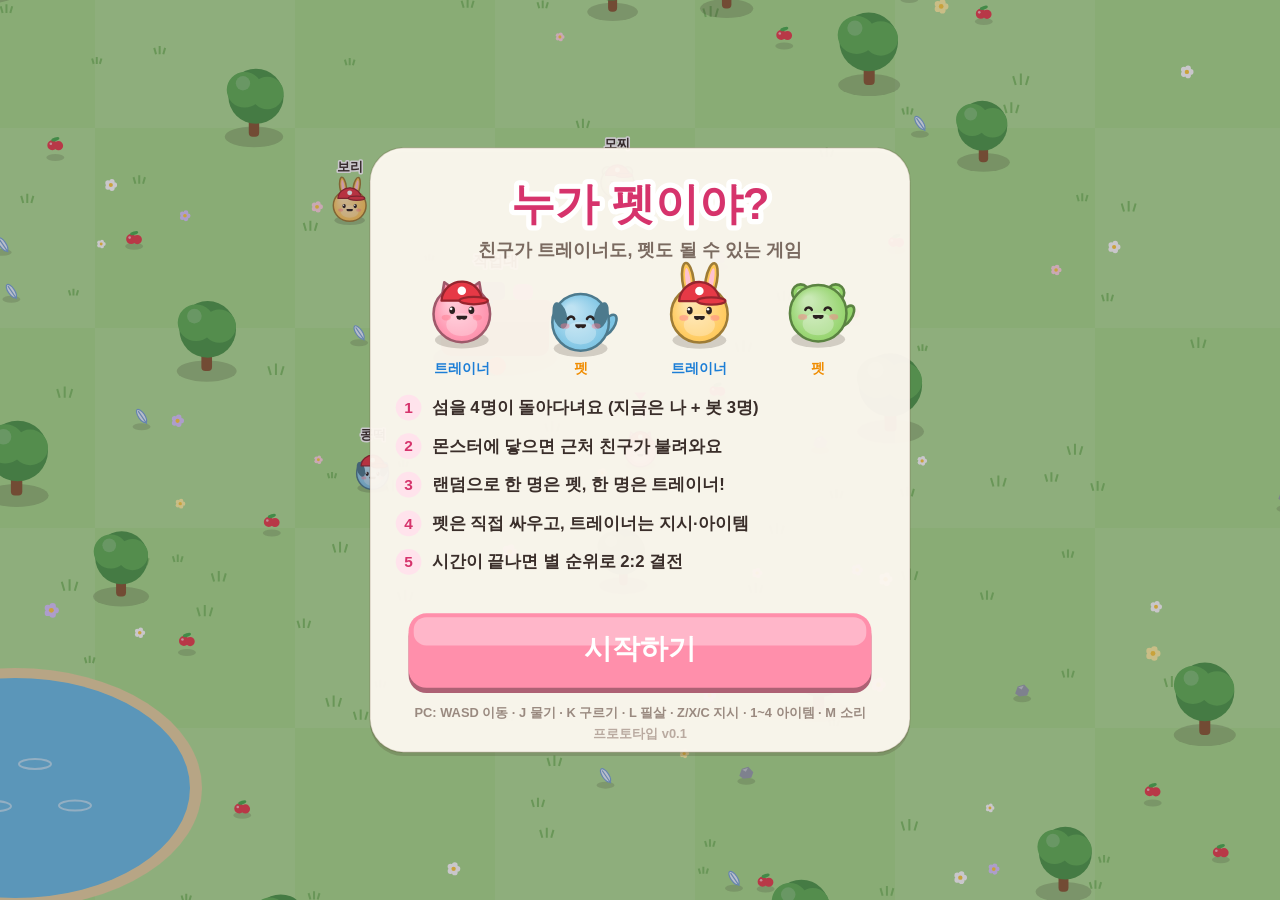
==== prototypes/pet-trainer/index.html @ 921afd82 "새 게임 프로토타입: 누가 펫이야? (HTML5, 나+봇3) - 섬 탐험(재료·작업대·몬스터) → 근처 친구 소환 → 룰렛으로 펫/트레이너 → 실시간 배틀 - 펫: 이동·물기·구르" ====
<!DOCTYPE html>
<html lang="ko">
<head>
<meta charset="utf-8">
<meta name="viewport" content="width=device-width,initial-scale=1,maximum-scale=1,user-scalable=no,viewport-fit=cover">
<meta name="theme-color" content="#7cc6e8">
<title>누가 펫이야? — 프로토타입 v0.1</title>
<style>
html,body{margin:0;height:100%;overflow:hidden;background:#7cc6e8;touch-action:none;-webkit-user-select:none;user-select:none;-webkit-tap-highlight-color:transparent;overscroll-behavior:none}
canvas{display:block;touch-action:none}
</style>
</head>
<body>
<canvas id="c"></canvas>
<script>
'use strict';
(() => {
// =====================================================================
//  누가 펫이야?  — 친구가 트레이너도, 펫도 될 수 있는 4인 세션 게임 (프로토타입)
//  나 + 봇 3명. 섬 탐험 → 몬스터와 만나면 근처 친구 소환 → 룰렛으로 펫/트레이너
//  → 실시간 배틀 → 시간 끝나면 2:2 결전 → 결과
//  URL 옵션: ?fast (탐험 40초) · ?auto (내 캐릭터도 봇) · ?speed=4 · ?seed=7
// =====================================================================
const cv = document.getElementById('c');
const ctx = cv.getContext('2d');
const Q = new URLSearchParams(location.search);
const AUTO = Q.has('auto');
const FAST = Q.has('fast');
const SPEED = Math.max(1, Math.min(8, +Q.get('speed') || 1));
let rng = Math.random;
if (Q.get('seed')) { let s = (+Q.get('seed') || 1) >>> 0; rng = () => { s = (s * 1664525 + 1013904223) >>> 0; return s / 4294967296; }; }
const R = (a = 0, b = 1) => a + (b - a) * rng();
const pick = a => a[Math.floor(rng() * a.length)];
const clamp = (v, a, b) => v < a ? a : v > b ? b : v;
const lerp = (a, b, t) => a + (b - a) * t;
const dist = (a, b) => Math.hypot(a.x - b.x, a.y - b.y);
const TAU = Math.PI * 2;
const norm = (x, y) => { const l = Math.hypot(x, y) || 1; return { x: x / l, y: y / l }; };
function shade(hex, amt) {
  const n = parseInt(hex.slice(1), 16); let r = (n >> 16) & 255, g = (n >> 8) & 255, b = n & 255;
  const f = amt < 0 ? 0 : 255, t = Math.abs(amt);
  r = Math.round(r + (f - r) * t); g = Math.round(g + (f - g) * t); b = Math.round(b + (f - b) * t);
  return `rgb(${r},${g},${b})`;
}
function hasBatchim(s) { const c = s.charCodeAt(s.length - 1); if (c < 0xAC00 || c > 0xD7A3) return false; return (c - 0xAC00) % 28 !== 0; }
const JS = (s, a, b) => s + (hasBatchim(s) ? a : b);

const FONT = '"Pretendard","Apple SD Gothic Neo","Noto Sans KR","Noto Sans CJK KR","Malgun Gothic",sans-serif';
const CFG = { explore: FAST ? 40 : 150, world: 2000, battleLimit: 45, finalLimit: 60, monsters: 9, mats: 52, bench: { x: 1000, y: 1000, r: 58 } };
const AW = 360, AH = 460;
const EARS = ['cat', 'dog', 'bun', 'bear'];
const PDEF = [
  { name: '나', color: '#ff8fab', human: true },
  { name: '콩떡', color: '#7cc4e4' },
  { name: '보리', color: '#ffc857' },
  { name: '모찌', color: '#93d36a' },
];
const MON = {
  slime: { name: '말랑슬라임', hp: 70, atk: 9, spd: 90, r: 24, pats: ['hop', 'slam'], range: 120, rec: 1.0, col: '#6fd39a' },
  shroom: { name: '포자버섯', hp: 78, atk: 8, spd: 75, r: 23, pats: ['spit', 'spit', 'slam'], range: 230, rec: 0.85, col: '#ef6f5e' },
  crab: { name: '집게게', hp: 95, atk: 11, spd: 105, r: 25, pats: ['charge', 'slam'], range: 210, rec: 1.1, col: '#f49a52' },
};
const RECIPES = [
  { id: 'heal', name: '회복 젤리', cost: { berry: 2 }, desc: '체력 +35%' },
  { id: 'snack', name: '매운 간식', cost: { berry: 1, feather: 1 }, desc: '8초 공격↑' },
  { id: 'shell', name: '단단 껍질', cost: { stone: 2 }, desc: '피해 30 막기' },
  { id: 'orb', name: '반짝 구슬', cost: { stone: 1, feather: 2 }, desc: '게이지 +50' },
];
const MAT_NAME = { berry: '열매', stone: '돌', feather: '깃털' };
const ITEM_NAME = { heal: '회복 젤리', snack: '매운 간식', shell: '단단 껍질', orb: '반짝 구슬' };
const ITEM_SAY = { heal: '젤리 먹어!', snack: '간식이다!', shell: '껍질 받아!', orb: '구슬 받아!' };
const CMD_TXT = { attack: '공격!', dodge: '피해!', special: '필살기!' };
const SILLY = { nap: ['쿨쿨…', '(하품)'], tail: ['꼬리다!', '빙글빙글~'], sniff: ['킁킁…', '(딴짓 중)'] };

// ---------------------------------------------------------------- 화면
let W = 0, H = 0, DPR = 1, U = 1;
function resize() {
  DPR = Math.min(2, window.devicePixelRatio || 1);
  W = window.innerWidth; H = window.innerHeight;
  cv.width = Math.round(W * DPR); cv.height = Math.round(H * DPR);
  cv.style.width = W + 'px'; cv.style.height = H + 'px';
  U = clamp(Math.min(W / 400, H / 700), 0.72, 1.7);
}
addEventListener('resize', resize); resize();

// ---------------------------------------------------------------- 소리
let AC = null, muted = false;
function initAudio() { if (AC) return; try { AC = new (window.AudioContext || window.webkitAudioContext)(); } catch (e) { AC = null; } }
function beep(f = 440, d = 0.08, type = 'square', v = 0.05, slide = 0) {
  if (muted || !AC) return;
  try {
    const t = AC.currentTime, o = AC.createOscillator(), g = AC.createGain();
    o.type = type; o.frequency.setValueAtTime(f, t);
    if (slide) o.frequency.exponentialRampToValueAtTime(Math.max(40, f + slide), t + d);
    g.gain.setValueAtTime(v, t); g.gain.exponentialRampToValueAtTime(0.0001, t + d);
    o.connect(g); g.connect(AC.destination); o.start(t); o.stop(t + d + 0.02);
  } catch (e) { /* 무시 */ }
}
const seq = (notes, gap, d, type, v) => notes.forEach((f, i) => setTimeout(() => beep(f, d, type, v), i * gap));
const SFX = {
  hit: () => beep(170, 0.09, 'square', 0.05, -70),
  bite: () => beep(560, 0.05, 'triangle', 0.05, 240),
  cmd: () => seq([880, 1175], 60, 0.07, 'sine', 0.06),
  good: () => seq([660, 990], 70, 0.09, 'triangle', 0.06),
  bad: () => beep(210, 0.16, 'sawtooth', 0.035, -60),
  pick: () => beep(1250, 0.04, 'sine', 0.035),
  lv: () => seq([523, 659, 784, 1046], 70, 0.09, 'triangle', 0.06),
  spin: () => beep(760, 0.025, 'square', 0.025),
  reveal: () => seq([392, 523, 784], 80, 0.12, 'triangle', 0.07),
  win: () => seq([523, 659, 784, 1046, 1318], 90, 0.12, 'triangle', 0.06),
  lose: () => seq([400, 330, 262], 120, 0.15, 'triangle', 0.05),
  craft: () => seq([700, 940, 1200], 50, 0.06, 'sine', 0.05),
  dash: () => beep(320, 0.07, 'sine', 0.04, 300),
  big: () => { beep(120, 0.3, 'sawtooth', 0.06, -60); beep(80, 0.35, 'square', 0.05, -30); },
};

// ---------------------------------------------------------------- 입력
const keys = {};
const pressed = new Set();
addEventListener('keydown', e => {
  if (!keys[e.code]) pressed.add(e.code);
  keys[e.code] = true;
  if (['Space', 'ArrowUp', 'ArrowDown', 'ArrowLeft', 'ArrowRight'].includes(e.code)) e.preventDefault();
  initAudio();
});
addEventListener('keyup', e => { keys[e.code] = false; });
let buttons = [];
const pressMap = {};
let joy = null;
function btnAt(x, y) {
  for (let i = buttons.length - 1; i >= 0; i--) { const b = buttons[i]; if (x >= b.x && x <= b.x + b.w && y >= b.y && y <= b.y + b.h) return b; }
  return null;
}
cv.addEventListener('pointerdown', e => {
  initAudio();
  const x = e.clientX, y = e.clientY;
  const b = btnAt(x, y);
  if (b) { if (!b.disabled) { pressMap[b.id] = 0.14; b.cb(); } e.preventDefault(); return; }
  if (!joy && joyAllowed(x, y)) joy = { id: e.pointerId, sx: x, sy: y, x, y };
  e.preventDefault();
});
cv.addEventListener('pointermove', e => { if (joy && e.pointerId === joy.id) { joy.x = e.clientX; joy.y = e.clientY; } });
const endJoy = e => { if (joy && e.pointerId === joy.id) joy = null; };
cv.addEventListener('pointerup', endJoy);
cv.addEventListener('pointercancel', endJoy);
cv.addEventListener('contextmenu', e => e.preventDefault());
function joyAllowed(x, y) {
  if (!G) return false;
  if (G.state === 'explore') return true;
  if (G.state === 'battle' && B && B.humanRole === 'pet' && !AUTO && B.ctrl) return x > B.ctrl.x && x < B.ctrl.x + B.ctrl.w * 0.56 && y > B.ctrl.y + 50 * U;
  return false;
}
function joyVec() {
  let x = 0, y = 0;
  if (keys.KeyA || keys.ArrowLeft) x -= 1; if (keys.KeyD || keys.ArrowRight) x += 1;
  if (keys.KeyW || keys.ArrowUp) y -= 1; if (keys.KeyS || keys.ArrowDown) y += 1;
  if (joy) {
    const R0 = 46 * U; let dx = joy.x - joy.sx, dy = joy.y - joy.sy; const l = Math.hypot(dx, dy);
    if (l > R0) { dx *= R0 / l; dy *= R0 / l; }
    x += dx / R0; y += dy / R0;
  }
  const l = Math.hypot(x, y); if (l > 1) { x /= l; y /= l; }
  return { x, y };
}

// ---------------------------------------------------------------- 그리기 도구
function rr(x, y, w, h, r) {
  r = Math.min(r, w / 2, h / 2);
  ctx.beginPath(); ctx.moveTo(x + r, y);
  ctx.arcTo(x + w, y, x + w, y + h, r); ctx.arcTo(x + w, y + h, x, y + h, r);
  ctx.arcTo(x, y + h, x, y, r); ctx.arcTo(x, y, x + w, y, r); ctx.closePath();
}
function txt(t, x, y, size, color = '#3a2e2a', align = 'center', weight = 800) {
  ctx.font = `${weight} ${size}px ${FONT}`; ctx.fillStyle = color; ctx.textAlign = align; ctx.textBaseline = 'middle'; ctx.fillText(t, x, y);
}
function txtO(t, x, y, size, color, outline = '#fff', align = 'center', lw) {
  ctx.font = `900 ${size}px ${FONT}`; ctx.textAlign = align; ctx.textBaseline = 'middle'; ctx.lineJoin = 'round';
  ctx.lineWidth = lw || Math.max(2, size * 0.24); ctx.strokeStyle = outline; ctx.strokeText(t, x, y);
  ctx.fillStyle = color; ctx.fillText(t, x, y);
}
function panel(x, y, w, h, r = 16 * U, fill = 'rgba(255,250,243,0.94)', stroke = 'rgba(90,60,40,0.18)') {
  ctx.save(); ctx.fillStyle = 'rgba(60,40,30,0.18)'; rr(x, y + 3 * U, w, h, r); ctx.fill();
  ctx.fillStyle = fill; rr(x, y, w, h, r); ctx.fill(); ctx.lineWidth = 1.5; ctx.strokeStyle = stroke; ctx.stroke(); ctx.restore();
}
function button(id, x, y, w, h, label, cb, o = {}) {
  buttons.push({ id, x, y, w, h, cb, disabled: !!o.disabled });
  const pt = pressMap[id] || 0, down = pt > 0 ? 3 * U : 0;
  const col = o.color || '#ffffff', r = o.round ? Math.min(w, h) / 2 : (o.r || 14 * U);
  ctx.save();
  if (o.glow && !o.disabled) { ctx.shadowColor = o.glowCol || '#ffd84d'; ctx.shadowBlur = 18 * U * (0.7 + 0.3 * Math.sin(performance.now() / 160)); }
  ctx.fillStyle = shade(col.startsWith('#') ? col : '#ffffff', -0.32); rr(x, y + 4 * U, w, h, r); ctx.fill();
  ctx.shadowBlur = 0;
  ctx.fillStyle = col; rr(x, y + down, w, h, r); ctx.fill();
  ctx.fillStyle = 'rgba(255,255,255,0.35)'; rr(x + 4 * U, y + down + 3 * U, w - 8 * U, h * 0.38, r * 0.7); ctx.fill();
  if (o.cd > 0) { ctx.fillStyle = 'rgba(40,30,30,0.35)'; ctx.save(); rr(x, y + down, w, h, r); ctx.clip(); ctx.fillRect(x, y + down + h * (1 - o.cd), w, h * o.cd); ctx.restore(); }
  if (o.disabled) { ctx.fillStyle = 'rgba(255,255,255,0.55)'; rr(x, y + down, w, h, r); ctx.fill(); }
  const tc = o.textCol || '#3a2e2a';
  const size = o.size || Math.min(20 * U, h * 0.36);
  if (o.icon) { o.icon(x + w / 2, y + down + h * (o.sub ? 0.32 : 0.38), Math.min(w, h) * 0.22); }
  const ly = o.icon ? y + down + h * (o.sub ? 0.62 : 0.74) : y + down + h * (o.sub ? 0.4 : 0.5);
  txt(label, x + w / 2, ly, o.icon ? size * 0.78 : size, tc, 'center', 900);
  if (o.sub) txt(o.sub, x + w / 2, y + down + h * (o.icon ? 0.84 : 0.72), size * 0.62, shade('#3a2e2a', 0.25), 'center', 700);
  if (o.badge != null) {
    const bx = x + w - 6 * U, by = y + down + 6 * U;
    ctx.fillStyle = o.badge > 0 ? '#ff5d73' : '#b9aaa0'; ctx.beginPath(); ctx.arc(bx, by, 11 * U, 0, TAU); ctx.fill();
    txt(String(o.badge), bx, by + 0.5, 13 * U, '#fff', 'center', 900);
  }
  ctx.restore();
}
function heart(x, y, s, fill) {
  ctx.save(); ctx.translate(x, y); ctx.scale(s / 16, s / 16);
  ctx.beginPath(); ctx.moveTo(0, 5); ctx.bezierCurveTo(-9, -2, -7, -10, 0, -5); ctx.bezierCurveTo(7, -10, 9, -2, 0, 5); ctx.closePath();
  ctx.fillStyle = fill ? '#ff6b8b' : 'rgba(120,90,80,0.22)'; ctx.fill(); ctx.restore();
}
function star(x, y, r, col = '#ffcf3f') {
  ctx.save(); ctx.translate(x, y); ctx.beginPath();
  for (let i = 0; i < 10; i++) { const a = -Math.PI / 2 + i * Math.PI / 5, rr2 = i % 2 ? r * 0.45 : r; ctx.lineTo(Math.cos(a) * rr2, Math.sin(a) * rr2); }
  ctx.closePath(); ctx.fillStyle = col; ctx.fill(); ctx.lineWidth = r * 0.18; ctx.strokeStyle = shade('#ffcf3f', -0.3); ctx.stroke(); ctx.restore();
}
function bar(x, y, w, h, v, col, bg = 'rgba(70,50,40,0.18)') {
  ctx.fillStyle = bg; rr(x, y, w, h, h / 2); ctx.fill();
  if (v > 0) { ctx.fillStyle = col; rr(x, y, Math.max(h, w * clamp(v, 0, 1)), h, h / 2); ctx.fill(); }
}
function matIcon(type, x, y, s) {
  ctx.save(); ctx.translate(x, y);
  if (type === 'berry') {
    ctx.fillStyle = '#e8414f'; ctx.beginPath(); ctx.arc(-s * 0.3, s * 0.15, s * 0.5, 0, TAU); ctx.arc(s * 0.32, s * 0.2, s * 0.46, 0, TAU); ctx.fill();
    ctx.fillStyle = 'rgba(255,255,255,0.6)'; ctx.beginPath(); ctx.arc(-s * 0.45, 0, s * 0.13, 0, TAU); ctx.fill();
    ctx.fillStyle = '#4caf50'; ctx.beginPath(); ctx.ellipse(0, -s * 0.45, s * 0.42, s * 0.18, -0.3, 0, TAU); ctx.fill();
  } else if (type === 'stone') {
    ctx.fillStyle = '#9aa3ad'; ctx.beginPath(); ctx.moveTo(-s * 0.7, s * 0.3); ctx.lineTo(-s * 0.45, -s * 0.4); ctx.lineTo(s * 0.2, -s * 0.6); ctx.lineTo(s * 0.7, -s * 0.05); ctx.lineTo(s * 0.5, s * 0.5); ctx.lineTo(-s * 0.3, s * 0.6); ctx.closePath(); ctx.fill();
    ctx.fillStyle = 'rgba(255,255,255,0.45)'; ctx.beginPath(); ctx.moveTo(-s * 0.4, -s * 0.3); ctx.lineTo(s * 0.15, -s * 0.48); ctx.lineTo(-s * 0.05, -s * 0.1); ctx.closePath(); ctx.fill();
  } else if (type === 'feather') {
    ctx.rotate(-0.6); ctx.fillStyle = '#e9f4ff'; ctx.strokeStyle = '#7aa7d8'; ctx.lineWidth = Math.max(1, s * 0.12);
    ctx.beginPath(); ctx.ellipse(0, 0, s * 0.32, s * 0.78, 0, 0, TAU); ctx.fill(); ctx.stroke();
    ctx.beginPath(); ctx.moveTo(0, s * 0.95); ctx.lineTo(0, -s * 0.6); ctx.stroke();
  }
  ctx.restore();
}
function itemIcon(type, x, y, s) {
  ctx.save(); ctx.translate(x, y);
  if (type === 'heal') {
    ctx.fillStyle = '#ff9ec4'; rr(-s * 0.7, -s * 0.55, s * 1.4, s * 1.2, s * 0.45); ctx.fill();
    ctx.fillStyle = 'rgba(255,255,255,0.6)'; rr(-s * 0.5, -s * 0.42, s * 0.5, s * 0.25, s * 0.12); ctx.fill();
    ctx.fillStyle = '#fff'; ctx.fillRect(-s * 0.12, -s * 0.3, s * 0.24, s * 0.7); ctx.fillRect(-s * 0.35, -s * 0.07, s * 0.7, s * 0.24);
  } else if (type === 'snack') {
    ctx.rotate(0.5); ctx.fillStyle = '#ff5a36'; ctx.beginPath(); ctx.ellipse(0, s * 0.1, s * 0.32, s * 0.75, 0, 0, TAU); ctx.fill();
    ctx.fillStyle = '#3fae4a'; ctx.fillRect(-s * 0.1, -s * 0.85, s * 0.2, s * 0.35);
  } else if (type === 'shell') {
    ctx.fillStyle = '#c98a4b'; ctx.beginPath(); ctx.arc(0, s * 0.3, s * 0.8, Math.PI, 0); ctx.closePath(); ctx.fill();
    ctx.strokeStyle = '#8a5a2b'; ctx.lineWidth = Math.max(1, s * 0.12);
    for (let i = -2; i <= 2; i++) { ctx.beginPath(); ctx.moveTo(0, s * 0.3); ctx.lineTo(Math.sin(i * 0.55) * s * 0.75, s * 0.3 - Math.cos(i * 0.55) * s * 0.75); ctx.stroke(); }
  } else if (type === 'orb') {
    const g = ctx.createRadialGradient(-s * 0.2, -s * 0.2, s * 0.1, 0, 0, s * 0.75); g.addColorStop(0, '#fffbd0'); g.addColorStop(1, '#ffc93c');
    ctx.fillStyle = g; ctx.beginPath(); ctx.arc(0, 0, s * 0.7, 0, TAU); ctx.fill();
    star(s * 0.45, -s * 0.45, s * 0.3, '#fff');
  }
  ctx.restore();
}
function swords(x, y, s) {
  ctx.save(); ctx.translate(x, y); ctx.lineCap = 'round';
  for (const sg of [1, -1]) { ctx.save(); ctx.rotate(sg * 0.75); ctx.strokeStyle = '#5b4a44'; ctx.lineWidth = s * 0.34; ctx.beginPath(); ctx.moveTo(0, -s); ctx.lineTo(0, s * 0.8); ctx.stroke(); ctx.strokeStyle = '#e8eef4'; ctx.lineWidth = s * 0.18; ctx.beginPath(); ctx.moveTo(0, -s); ctx.lineTo(0, s * 0.4); ctx.stroke(); ctx.strokeStyle = '#c9893a'; ctx.lineWidth = s * 0.22; ctx.beginPath(); ctx.moveTo(-s * 0.35, s * 0.45); ctx.lineTo(s * 0.35, s * 0.45); ctx.stroke(); ctx.restore(); }
  ctx.restore();
}

// ---------------------------------------------------------------- 캐릭터 그리기
// o: ears('cat'|'dog'|'bun'|'bear'), hat, face{x,y}, mood('hurt'|'tired'|'happy'|'sleep'), tail, air, squash, alpha, t, flash
function drawCritter(x, y, r, col, o = {}) {
  ctx.save(); ctx.translate(x, y);
  if (o.alpha != null) ctx.globalAlpha *= o.alpha;
  ctx.fillStyle = 'rgba(40,30,20,0.18)'; ctx.beginPath(); ctx.ellipse(0, r * 0.92, r * (0.95 - Math.min(0.4, (o.air || 0) / 120)), r * 0.3, 0, 0, TAU); ctx.fill();
  ctx.translate(0, -(o.air || 0));
  const sq = o.squash || 0; ctx.scale(1 + sq, 1 - sq);
  const fx = (o.face && o.face.x) || 0, fy = (o.face && o.face.y) || 0;
  const dark = shade(col, -0.38), light = shade(col, 0.5);
  const t = o.t || 0;
  ctx.lineWidth = Math.max(1.4, r * 0.09); ctx.strokeStyle = dark; ctx.lineJoin = 'round';
  if (o.tail) {
    const side = fx > 0.15 ? -1 : fx < -0.15 ? 1 : 1;
    ctx.save(); ctx.translate(side * r * 0.82, r * 0.35); ctx.rotate(side * (0.6 + Math.sin(t * 9) * 0.35));
    ctx.fillStyle = col; ctx.beginPath(); ctx.ellipse(0, -r * 0.3, r * 0.2, r * 0.42, 0, 0, TAU); ctx.fill(); ctx.stroke();
    ctx.restore();
  }
  const ears = o.ears;
  if (ears === 'cat') {
    for (const s of [-1, 1]) { ctx.fillStyle = col; ctx.beginPath(); ctx.moveTo(s * r * 0.75, -r * 0.35); ctx.lineTo(s * r * 0.62, -r * 1.12); ctx.lineTo(s * r * 0.15, -r * 0.78); ctx.closePath(); ctx.fill(); ctx.stroke();
      ctx.fillStyle = '#ffb3c4'; ctx.beginPath(); ctx.moveTo(s * r * 0.62, -r * 0.55); ctx.lineTo(s * r * 0.58, -r * 0.92); ctx.lineTo(s * r * 0.3, -r * 0.74); ctx.closePath(); ctx.fill(); }
  } else if (ears === 'bun') {
    for (const s of [-1, 1]) { ctx.save(); ctx.translate(s * r * 0.36, -r * 0.85); ctx.rotate(s * (0.18 + Math.sin(t * 3 + s) * 0.06)); ctx.fillStyle = col; ctx.beginPath(); ctx.ellipse(0, -r * 0.35, r * 0.2, r * 0.62, 0, 0, TAU); ctx.fill(); ctx.stroke(); ctx.fillStyle = '#ffc2d1'; ctx.beginPath(); ctx.ellipse(0, -r * 0.35, r * 0.09, r * 0.44, 0, 0, TAU); ctx.fill(); ctx.restore(); }
  } else if (ears === 'bear') {
    for (const s of [-1, 1]) { ctx.fillStyle = col; ctx.beginPath(); ctx.arc(s * r * 0.62, -r * 0.72, r * 0.3, 0, TAU); ctx.fill(); ctx.stroke(); ctx.fillStyle = light; ctx.beginPath(); ctx.arc(s * r * 0.62, -r * 0.72, r * 0.14, 0, TAU); ctx.fill(); }
  }
  // 몸
  const g = ctx.createRadialGradient(-r * 0.35, -r * 0.45, r * 0.15, 0, 0, r * 1.05);
  g.addColorStop(0, light); g.addColorStop(1, col);
  ctx.fillStyle = g; ctx.beginPath(); ctx.arc(0, 0, r, 0, TAU); ctx.fill(); ctx.stroke();
  ctx.fillStyle = 'rgba(255,255,255,0.28)'; ctx.beginPath(); ctx.ellipse(0, r * 0.38, r * 0.55, r * 0.4, 0, 0, TAU); ctx.fill();
  if (ears === 'dog') {
    for (const s of [-1, 1]) { ctx.save(); ctx.translate(s * r * 0.78, -r * 0.42); ctx.rotate(s * (0.35 + Math.sin(t * 6) * 0.08)); ctx.fillStyle = dark; ctx.beginPath(); ctx.ellipse(0, r * 0.18, r * 0.24, r * 0.48, 0, 0, TAU); ctx.fill(); ctx.restore(); }
  }
  // 얼굴
  const ox = fx * r * 0.28, oy = fy * r * 0.16 - r * 0.05;
  const ex = r * 0.34, ey = -r * 0.08 + oy, es = r * 0.12;
  ctx.fillStyle = '#2b2120'; ctx.strokeStyle = '#2b2120'; ctx.lineWidth = Math.max(1.4, r * 0.09); ctx.lineCap = 'round';
  const mood = o.mood;
  for (const s of [-1, 1]) {
    const cx = s * ex + ox;
    if (mood === 'hurt') { ctx.beginPath(); ctx.moveTo(cx - es, ey - es); ctx.lineTo(cx + es * 0.6 * s * s, ey); ctx.lineTo(cx - es, ey + es); ctx.stroke(); }
    else if (mood === 'tired' || mood === 'sleep') { ctx.beginPath(); ctx.moveTo(cx - es, ey); ctx.lineTo(cx + es, ey); ctx.stroke(); }
    else if (mood === 'happy') { ctx.beginPath(); ctx.arc(cx, ey + es * 0.4, es, Math.PI * 1.1, Math.PI * 1.9); ctx.stroke(); }
    else { ctx.beginPath(); ctx.ellipse(cx, ey, es * 0.85, es * 1.12, 0, 0, TAU); ctx.fill(); ctx.fillStyle = '#fff'; ctx.beginPath(); ctx.arc(cx - es * 0.3, ey - es * 0.4, es * 0.38, 0, TAU); ctx.fill(); ctx.fillStyle = '#2b2120'; }
  }
  ctx.fillStyle = 'rgba(255,120,140,0.45)';
  for (const s of [-1, 1]) { ctx.beginPath(); ctx.ellipse(s * r * 0.55 + ox, r * 0.18 + oy, r * 0.16, r * 0.1, 0, 0, TAU); ctx.fill(); }
  ctx.strokeStyle = '#2b2120'; ctx.lineWidth = Math.max(1.2, r * 0.07);
  if (mood === 'hurt') { ctx.beginPath(); ctx.arc(ox, r * 0.25 + oy, r * 0.1, Math.PI, 0); ctx.stroke(); }
  else { ctx.beginPath(); ctx.arc(ox - r * 0.08, r * 0.14 + oy, r * 0.08, 0.1, Math.PI - 0.1); ctx.arc(ox + r * 0.08, r * 0.14 + oy, r * 0.08, 0.1, Math.PI - 0.1); ctx.stroke(); }
  // 트레이너 모자
  if (o.hat) {
    const hc = o.hatCol || '#e63946';
    ctx.fillStyle = hc; ctx.strokeStyle = shade(hc, -0.35); ctx.lineWidth = Math.max(1.2, r * 0.08);
    ctx.beginPath(); ctx.arc(0, -r * 0.42, r * 0.72, Math.PI * 1.02, Math.PI * 1.98); ctx.closePath(); ctx.fill(); ctx.stroke();
    const bd = fx >= 0 ? 1 : -1;
    ctx.beginPath(); ctx.ellipse(bd * r * 0.42, -r * 0.47, r * 0.5, r * 0.13, 0, 0, TAU); ctx.fill(); ctx.stroke();
    ctx.fillStyle = '#fff'; ctx.beginPath(); ctx.arc(0, -r * 0.82, r * 0.15, 0, TAU); ctx.fill();
  }
  if (o.flash > 0) { ctx.globalAlpha *= Math.min(1, o.flash * 3); ctx.fillStyle = '#fff'; ctx.beginPath(); ctx.arc(0, 0, r * 1.02, 0, TAU); ctx.fill(); }
  ctx.restore();
}
function drawMonster(kind, x, y, r, o = {}) {
  ctx.save(); ctx.translate(x, y);
  if (o.alpha != null) ctx.globalAlpha *= o.alpha;
  const t = o.t || 0, air = o.air || 0;
  ctx.fillStyle = 'rgba(40,30,20,0.2)'; ctx.beginPath(); ctx.ellipse(0, r * 0.85, r * (1 - Math.min(0.45, air / 110)), r * 0.3, 0, 0, TAU); ctx.fill();
  ctx.translate(0, -air);
  const fx = (o.face && o.face.x) || 0;
  const col = MON[kind].col, dark = shade(col, -0.4), light = shade(col, 0.45);
  ctx.lineWidth = Math.max(1.5, r * 0.09); ctx.strokeStyle = dark; ctx.lineJoin = 'round';
  const wob = Math.sin(t * 6) * 0.06;
  if (kind === 'slime') {
    ctx.save(); ctx.scale(1 + wob, 1 - wob);
    ctx.globalAlpha *= 0.92;
    ctx.fillStyle = col; ctx.beginPath(); ctx.moveTo(-r, r * 0.6);
    ctx.bezierCurveTo(-r * 1.1, -r * 0.4, -r * 0.5, -r * 1.05, 0, -r * 1.05); ctx.bezierCurveTo(r * 0.5, -r * 1.05, r * 1.1, -r * 0.4, r, r * 0.6);
    ctx.quadraticCurveTo(0, r * 0.85, -r, r * 0.6); ctx.closePath(); ctx.fill(); ctx.stroke();
    ctx.fillStyle = 'rgba(255,255,255,0.55)'; ctx.beginPath(); ctx.ellipse(-r * 0.4, -r * 0.55, r * 0.22, r * 0.13, -0.5, 0, TAU); ctx.fill();
    ctx.restore();
  } else if (kind === 'shroom') {
    ctx.fillStyle = '#fff1d6'; ctx.strokeStyle = '#b89a73'; rr(-r * 0.5, -r * 0.2, r, r * 1.0, r * 0.35); ctx.fill(); ctx.stroke();
    ctx.save(); ctx.rotate(wob); ctx.fillStyle = col; ctx.strokeStyle = dark;
    ctx.beginPath(); ctx.moveTo(-r * 1.1, -r * 0.1); ctx.bezierCurveTo(-r * 1.1, -r * 1.25, r * 1.1, -r * 1.25, r * 1.1, -r * 0.1); ctx.quadraticCurveTo(0, r * 0.12, -r * 1.1, -r * 0.1); ctx.closePath(); ctx.fill(); ctx.stroke();
    ctx.fillStyle = '#fff'; for (const [a, b, c] of [[-0.5, -0.6, 0.18], [0.35, -0.75, 0.15], [0.7, -0.3, 0.12], [-0.15, -0.3, 0.1]]) { ctx.beginPath(); ctx.arc(a * r, b * r, c * r, 0, TAU); ctx.fill(); }
    ctx.restore();
  } else if (kind === 'crab') {
    ctx.fillStyle = col;
    for (const s of [-1, 1]) {
      ctx.save(); ctx.translate(s * r * 1.0, -r * 0.15 + Math.sin(t * 5 + s) * r * 0.08); ctx.rotate(s * 0.3);
      ctx.beginPath(); ctx.arc(0, 0, r * 0.42, 0, TAU); ctx.fill(); ctx.stroke();
      ctx.fillStyle = light; ctx.beginPath(); ctx.moveTo(0, -r * 0.1); ctx.lineTo(s * r * 0.45, -r * 0.45); ctx.lineTo(s * r * 0.15, -r * 0.05); ctx.closePath(); ctx.fill(); ctx.fillStyle = col;
      ctx.restore();
      ctx.beginPath(); ctx.moveTo(s * r * 0.25, -r * 0.5); ctx.lineTo(s * r * 0.3, -r * 0.95); ctx.stroke();
    }
    ctx.beginPath(); ctx.ellipse(0, 0, r * 0.9, r * 0.68, 0, 0, TAU); ctx.fill(); ctx.stroke();
  }
  // 눈
  const ey = kind === 'crab' ? -r * 0.95 : kind === 'shroom' ? r * 0.25 : -r * 0.2;
  const ex = kind === 'crab' ? r * 0.3 : r * 0.28;
  for (const s of [-1, 1]) {
    ctx.fillStyle = '#fff'; ctx.beginPath(); ctx.arc(s * ex + fx * r * 0.08, ey, r * 0.16, 0, TAU); ctx.fill();
    ctx.fillStyle = '#2b2120'; ctx.beginPath(); ctx.arc(s * ex + fx * r * 0.14, ey + r * 0.02, r * 0.085, 0, TAU); ctx.fill();
  }
  if (o.angry) { ctx.strokeStyle = '#2b2120'; ctx.lineWidth = r * 0.08; for (const s of [-1, 1]) { ctx.beginPath(); ctx.moveTo(s * ex - s * r * 0.18, ey - r * 0.28); ctx.lineTo(s * ex + s * r * 0.12, ey - r * 0.17); ctx.stroke(); } }
  if (o.tired) { ctx.fillStyle = '#7fc8ff'; for (const s of [-1, 1]) { ctx.beginPath(); ctx.ellipse(s * r * 0.95, -r * 0.7 + Math.sin(t * 8 + s) * 3, r * 0.1, r * 0.16, 0, 0, TAU); ctx.fill(); } }
  if (o.flash > 0) { ctx.globalAlpha *= Math.min(1, o.flash * 3); ctx.fillStyle = '#fff'; ctx.beginPath(); ctx.arc(0, -r * 0.1, r * 1.05, 0, TAU); ctx.fill(); }
  ctx.restore();
}

// ---------------------------------------------------------------- 게임 상태
let G = null, B = null;
let teleId = 1;
function newPlayer(d, i) {
  const a = i * TAU / 4 + 0.7;
  return {
    id: i, name: d.name, color: d.color, human: !!d.human, ai: !d.human || AUTO, ears: EARS[i],
    x: 1000 + Math.cos(a) * 190, y: 1000 + Math.sin(a) * 190, r: 16, vx: 0, vy: 0, face: { x: 0, y: 1 },
    stars: 0, petLv: 1, petXp: 0, inv: { berry: 0, stone: 0, feather: 0 }, items: { heal: 1, snack: 0, shell: 0, orb: 0 },
    petN: 0, trnN: 0, roles: [], busy: false, safeT: 0, goal: null, thinkT: R(0, 1), walk: 0, wins: 0,
  };
}
function blocked(x, y, r) {
  for (const t of G.trees) if (Math.hypot(x - t.x, y - t.y) < t.r + r) return true;
  const p = G.pond; const nx = (x - p.x) / (p.rx + r), ny = (y - p.y) / (p.ry + r); if (nx * nx + ny * ny < 1) return true;
  if (Math.hypot(x - CFG.bench.x, y - CFG.bench.y) < CFG.bench.r + r + 20) return true;
  return false;
}
function freeSpot(minFromPlayers = 0, r = 24) {
  for (let k = 0; k < 80; k++) {
    const x = R(80, CFG.world - 80), y = R(80, CFG.world - 80);
    if (blocked(x, y, r)) continue;
    if (minFromPlayers && G.players.some(p => Math.hypot(p.x - x, p.y - y) < minFromPlayers)) continue;
    return { x, y };
  }
  return { x: R(150, CFG.world - 150), y: R(150, CFG.world - 150) };
}
function newGame() {
  G = {
    state: 'explore', time: CFG.explore, elapsed: 0, players: [], monsters: [], mats: [], trees: [], decor: [],
    pond: { x: 520, y: 1460, rx: 175, ry: 110 }, off: [], toasts: [], feed: [], texts: [], cam: { x: 1000, y: 1000 },
    bonds: {}, monRes: [], matRes: [], pending: null, roul: null, finalT: 0, finalEvs: null, result: null, t: 0, resT: 0,
  };
  for (let i = 0; i < 48; i++) {
    for (let k = 0; k < 40; k++) {
      const x = R(90, CFG.world - 90), y = R(90, CFG.world - 90), r = R(26, 40);
      if (Math.hypot(x - 1000, y - 1000) < 260) continue;
      if (blocked(x, y, r + 30)) continue;
      G.trees.push({ x, y, r, s: R(0, TAU) }); break;
    }
  }
  for (let i = 0; i < 340; i++) { const s = { x: R(30, CFG.world - 30), y: R(30, CFG.world - 30) }; G.decor.push({ x: s.x, y: s.y, type: rng() < 0.7 ? 'tuft' : 'flower', c: pick(['#fff', '#ffd6e0', '#fff3a3', '#d9c8ff']), s: R(0.7, 1.3) }); }
  G.players = PDEF.map(newPlayer);
  for (let i = 0; i < CFG.monsters; i++) spawnMonster();
  for (let i = 0; i < CFG.mats; i++) spawnMat();
  G.cam.x = G.players[0].x; G.cam.y = G.players[0].y;
  B = null;
}
function spawnMonster() {
  const s = freeSpot(320, 30);
  const prog = G.elapsed / CFG.explore;
  const lv = clamp(1 + Math.floor(prog * 2.4 + R(0, 0.8)), 1, 3);
  const kind = pick(Object.keys(MON));
  G.monsters.push({ kind, lv, x: s.x, y: s.y, r: MON[kind].r * 0.8, vx: 0, vy: 0, dir: R(0, TAU), t: R(1, 3), busy: false, ph: R(0, TAU) });
}
function spawnMat() { const s = freeSpot(0, 14); G.mats.push({ type: pick(['berry', 'berry', 'stone', 'feather']), x: s.x, y: s.y, b: R(0, TAU) }); }
const human = () => G.players[0];
const invTotal = p => p.inv.berry + p.inv.stone + p.inv.feather;
const itemsTotal = p => p.items.heal + p.items.snack + p.items.shell + p.items.orb;
const xpNeed = lv => 40 + 25 * lv;
const bondKey = (a, b) => a.id < b.id ? a.id + '-' + b.id : b.id + '-' + a.id;
const getBond = (a, b) => G.bonds[bondKey(a, b)] ?? 0.3;
function toast(t, col = '#3a2e2a') { G.toasts.push({ t, col, life: 2.4, age: 0 }); if (G.toasts.length > 3) G.toasts.shift(); }
function feed(t) { G.feed.unshift({ t, age: 0 }); if (G.feed.length > 4) G.feed.length = 4; }
function wText(x, y, t, col = '#fff', size = 15) { G.texts.push({ x, y, t, col, size, age: 0, life: 1.1 }); }

function canAfford(p, r) { return Object.entries(r.cost).every(([k, v]) => p.inv[k] >= v); }
function craft(p, r) {
  if (!canAfford(p, r) || itemsTotal(p) >= 8) return false;
  for (const [k, v] of Object.entries(r.cost)) p.inv[k] -= v;
  p.items[r.id]++;
  if (!p.ai || p.human) { SFX.craft(); wText(p.x, p.y - 40, r.name + ' 완성!', '#ffe066', 15); }
  return true;
}
function autoCraft(p) {
  let guard = 0;
  while (guard++ < 6 && itemsTotal(p) < 8) {
    const ok = RECIPES.filter(r => canAfford(p, r)); if (!ok.length) break;
    const r = (p.items.heal < 2 && ok.find(x => x.id === 'heal')) || pick(ok);
    craft(p, r);
  }
}
function addXp(p, amt) {
  p.petXp += amt;
  while (p.petXp >= xpNeed(p.petLv)) {
    p.petXp -= xpNeed(p.petLv); p.petLv++;
    if (p.human) { toast(`펫 레벨 업! Lv${p.petLv}`, '#e8590c'); SFX.lv(); } else feed(`${p.name} 펫 Lv${p.petLv}!`);
  }
}

// ---------------------------------------------------------------- 탐험
function moveEntity(e, dt) {
  e.x += e.vx * dt; e.y += e.vy * dt;
  for (const t of G.trees) {
    const dx = e.x - t.x, dy = e.y - t.y, d = Math.hypot(dx, dy), m = t.r * 0.7 + e.r;
    if (d < m && d > 0.01) { e.x = t.x + dx / d * m; e.y = t.y + dy / d * m; }
  }
  const p = G.pond; const nx = (e.x - p.x) / (p.rx + e.r), ny = (e.y - p.y) / (p.ry + e.r); const k = Math.hypot(nx, ny);
  if (k < 1 && k > 0.001) { e.x = p.x + nx / k * (p.rx + e.r); e.y = p.y + ny / k * (p.ry + e.r); }
  const b = CFG.bench, bd = Math.hypot(e.x - b.x, e.y - b.y), bm = b.r * 0.7 + e.r;
  if (bd < bm && bd > 0.01) { e.x = b.x + (e.x - b.x) / bd * bm; e.y = b.y + (e.y - b.y) / bd * bm; }
  e.x = clamp(e.x, 40, CFG.world - 40); e.y = clamp(e.y, 40, CFG.world - 40);
}
function goalValid(p) {
  const g = p.goal; if (!g) return false;
  if (g.kind === 'mat') return G.mats.includes(g.ref);
  if (g.kind === 'mon') return G.monsters.includes(g.ref) && !g.ref.busy && p.safeT <= 0;
  return true;
}
function chooseGoal(p) {
  const canCraft = RECIPES.some(r => canAfford(p, r)) && itemsTotal(p) < 8;
  if (canCraft && (invTotal(p) >= 5 || rng() < 0.25)) { p.goal = { kind: 'bench', ref: CFG.bench }; return; }
  const mons = G.monsters.filter(m => !m.busy).map(m => [m, dist(m, p)]).filter(a => a[1] < 650).sort((a, b) => a[1] - b[1]);
  const brave = 0.22 + 0.07 * p.petLv + 0.04 * itemsTotal(p) + (G.elapsed / CFG.explore) * 0.2;
  if (mons.length && p.safeT <= 0 && rng() < brave) { p.goal = { kind: 'mon', ref: mons[0][0] }; return; }
  if (invTotal(p) < 12 && G.mats.length) {
    const near = G.mats.map(m => [m, dist(m, p)]).sort((a, b) => a[1] - b[1]).slice(0, 3);
    p.goal = { kind: 'mat', ref: pick(near)[0] }; return;
  }
  p.goal = { kind: 'wander', ref: freeSpot() };
}
function botExplore(p, dt) {
  p.thinkT -= dt;
  if (p.thinkT <= 0 || !goalValid(p)) { p.thinkT = R(0.9, 1.8); chooseGoal(p); }
  const g = p.goal; if (!g) return { x: 0, y: 0 };
  const tg = g.ref, dx = tg.x - p.x, dy = tg.y - p.y, d = Math.hypot(dx, dy);
  if (g.kind === 'bench' && d < CFG.bench.r + 34) { autoCraft(p); p.goal = null; return { x: 0, y: 0 }; }
  if (d < 6) { if (g.kind === 'wander') p.goal = null; return { x: 0, y: 0 }; }
  let vx = dx / d, vy = dy / d;
  for (const t of G.trees) {
    const tx = p.x - t.x, ty = p.y - t.y, td = Math.hypot(tx, ty);
    if (td < t.r + 46 && td > 0.01) { const w = 1 - (td - t.r) / 46; vx += tx / td * w * 1.1 - ty / td * w * 0.6; vy += ty / td * w * 1.1 + tx / td * w * 0.6; }
  }
  const n = norm(vx, vy); const sp = g.kind === 'wander' ? 0.6 : 0.88;
  return { x: n.x * sp, y: n.y * sp };
}
function updateExplore(dt) {
  G.time -= dt; G.elapsed += dt;
  for (const p of G.players) {
    p.safeT = Math.max(0, p.safeT - dt);
    if (p.busy) { p.vx = p.vy = 0; continue; }
    const mv = p.ai ? botExplore(p, dt) : joyVec();
    const sp = 195;
    p.vx = lerp(p.vx, mv.x * sp, Math.min(1, dt * 12)); p.vy = lerp(p.vy, mv.y * sp, Math.min(1, dt * 12));
    if (Math.hypot(mv.x, mv.y) > 0.15) p.face = norm(mv.x, mv.y);
    p.walk += Math.hypot(p.vx, p.vy) * dt;
    moveEntity(p, dt);
    for (let i = G.mats.length - 1; i >= 0; i--) {
      const m = G.mats[i];
      if (Math.hypot(m.x - p.x, m.y - p.y) < p.r + 15 && invTotal(p) < 12) {
        p.inv[m.type]++; G.mats.splice(i, 1); G.matRes.push(R(5, 11));
        if (p.human) { SFX.pick(); wText(m.x, m.y - 18, '+' + MAT_NAME[m.type], '#fff', 13); }
      }
    }
    if (p.human && !p.ai && pressed.size) {
      if (Math.hypot(p.x - CFG.bench.x, p.y - CFG.bench.y) < CFG.bench.r + 70) {
        ['Digit1', 'Digit2', 'Digit3', 'Digit4'].forEach((k, i) => { if (pressed.has(k)) craft(p, RECIPES[i]); });
      }
    }
  }
  let started = false;
  for (const m of G.monsters) {
    if (m.busy) continue;
    m.t -= dt; m.ph += dt * 5;
    if (m.t < 0) { m.dir = R(0, TAU); m.t = R(1.5, 3.5); }
    let tx = Math.cos(m.dir) * 36, ty = Math.sin(m.dir) * 36;
    let best = null, bd = 170;
    for (const p of G.players) { if (p.busy || p.safeT > 0) continue; const d = dist(p, m); if (d < bd) { bd = d; best = p; } }
    if (best) { const n = norm(best.x - m.x, best.y - m.y); tx = n.x * 62; ty = n.y * 62; }
    m.vx = lerp(m.vx, tx, Math.min(1, dt * 3)); m.vy = lerp(m.vy, ty, Math.min(1, dt * 3));
    moveEntity(m, dt);
    if (!started) for (const p of G.players) {
      if (!p.busy && p.safeT <= 0 && dist(p, m) < p.r + m.r) { startEncounter(p, m); if (G.state !== 'explore') started = true; break; }
    }
  }
  for (let i = G.monRes.length - 1; i >= 0; i--) { G.monRes[i] -= dt; if (G.monRes[i] <= 0) { G.monRes.splice(i, 1); spawnMonster(); } }
  for (let i = G.matRes.length - 1; i >= 0; i--) { G.matRes[i] -= dt; if (G.matRes[i] <= 0) { G.matRes.splice(i, 1); spawnMat(); } }
  for (let i = G.off.length - 1; i >= 0; i--) { const o = G.off[i]; o.t -= dt; if (o.t <= 0) { G.off.splice(i, 1); resolveOff(o); } }
  if (G.time <= 0 && G.state === 'explore') startFinal();
}

// ---------------------------------------------------------------- 만남 · 역할
function assignRoles(parts) {
  if (parts.length === 1) return { pet: parts[0], trainer: null };
  const [a, b] = parts;
  const last2 = (p, r) => p.roles.length >= 2 && p.roles.slice(-2).every(x => x === r);
  let pa;
  if (last2(a, 'pet') || last2(b, 'trainer')) pa = 0;
  else if (last2(b, 'pet') || last2(a, 'trainer')) pa = 1;
  else { const wa = Math.pow(0.45, a.petN - a.trnN), wb = Math.pow(0.45, b.petN - b.trnN); pa = wa / (wa + wb); }
  return rng() < pa ? { pet: a, trainer: b } : { pet: b, trainer: a };
}
function recordRoles(ev) {
  ev.pet.petN++; ev.pet.roles.push('pet');
  if (ev.trainer) { ev.trainer.trnN++; ev.trainer.roles.push('trainer'); }
}
function startEncounter(init, mon) {
  mon.busy = true; init.busy = true; init.goal = null;
  const free = G.players.filter(q => q !== init && !q.busy).sort((a, b) => dist(a, init) - dist(b, init));
  const partner = free[0] || null;
  if (partner) { partner.busy = true; partner.goal = null; }
  const parts = partner ? [init, partner] : [init];
  const roles = assignRoles(parts);
  const ev = { kind: 'wild', mon, parts, pet: roles.pet, trainer: roles.trainer, init };
  if (parts.some(q => q.human)) {
    if (partner && partner.human) toast(`${JS(init.name, '이', '가')} 너를 불렀어!`, '#7048e8');
    else if (partner) toast(`${JS(partner.name, '을', '를')} 불렀어!`, '#7048e8');
    startRoulette([ev]);
  } else {
    G.off.push(Object.assign(ev, { t: R(4.5, 7.5), dur: 6 }));
  }
}
function resolveOff(o) {
  const { pet, trainer, mon } = o;
  let chance = 0.5 + 0.13 * (pet.petLv - mon.lv) + 0.03 * (trainer ? itemsTotal(trainer) : 0) + (trainer ? 0.08 : -0.1);
  chance = clamp(chance, 0.15, 0.9);
  if (trainer && trainer.items.heal > 0 && rng() < 0.6) trainer.items.heal--;
  const win = rng() < chance;
  recordRoles(o);
  awardWild(o, win);
  freeAfter(o, win);
  const names = trainer ? `${pet.name}(펫)·${trainer.name}` : pet.name;
  feed(win ? `${names} → ${MON[mon.kind].name} 승리!` : `${names} → ${MON[mon.kind].name}에게 졌어`);
}
function awardWild(ev, win) {
  const { pet, trainer, mon } = ev;
  if (win) {
    const st = 1 + mon.lv;
    pet.stars += st; if (trainer) trainer.stars += st;
    addXp(pet, 40); if (trainer) addXp(trainer, 22);
    const rec = trainer || pet;
    for (let i = 0; i < 2; i++) { const t = pick(['berry', 'stone', 'feather']); if (invTotal(rec) < 12) rec.inv[t]++; }
    pet.wins++; if (trainer) trainer.wins++;
    ev.stars = st;
  } else { addXp(pet, 12); if (trainer) addXp(trainer, 8); ev.stars = 0; }
}
function freeAfter(ev, win) {
  for (const p of ev.parts) { p.busy = false; p.safeT = 3; p.goal = null; }
  const m = ev.mon; m.busy = false;
  if (win) { const i = G.monsters.indexOf(m); if (i >= 0) G.monsters.splice(i, 1); G.monRes.push(R(9, 16)); }
  else { for (const p of ev.parts) { const n = norm(p.x - m.x, p.y - m.y); p.x += n.x * 40; p.y += n.y * 40; moveEntity(p, 0); } }
}

// ---------------------------------------------------------------- 룰렛
function startRoulette(evs) {
  G.state = 'roulette';
  G.roul = { evs, t: 0, dur: 2.0, hold: 1.5, acc: 0, revealed: false };
  for (const ev of evs) { ev.disp = 0; }
  joy = null;
}
function updateRoulette(dt) {
  const r = G.roul; r.t += dt;
  if (r.t < r.dur) {
    const iv = 0.06 + 0.28 * Math.pow(r.t / r.dur, 2);
    r.acc += dt;
    if (r.acc >= iv) { r.acc = 0; for (const ev of r.evs) if (ev.parts.length === 2) ev.disp = 1 - ev.disp; SFX.spin(); }
  } else if (!r.revealed) {
    r.revealed = true; r.revealT = r.t;
    for (const ev of r.evs) ev.disp = ev.parts.indexOf(ev.pet);
    SFX.reveal();
  }
  if (r.t >= r.dur + r.hold || ((pressed.has('Space') || pressed.has('Enter')) && r.revealed)) {
    if (r.evs[0].kind === 'wild') startWildBattle(r.evs[0]);
    else startFinalBattle(r.evs);
  }
}

// ---------------------------------------------------------------- 배틀
function newBattle(kind) {
  return { kind, teams: [], time: 0, intro: 1.7, limit: kind === 'final' ? CFG.finalLimit : CFG.battleLimit, proj: [], tele: [], fx: [], texts: [], over: false, endT: 0, winner: -1, shake: 0, ctrlTop: H * 0.7, L: null, ev: null, humanRole: 'watch', mySide: 0 };
}
function makeTeam(side, petP, trainer, fighter) {
  const t = { side, petP, trainer, pet: fighter, gauge: 0, bond: (trainer && petP) ? getBond(petP, trainer) : 0, cmd: null, cmdCd: 0, itemCd: 0, specialT: 0, think: R(0.5, 1), bubble: null, obeyN: 0, cmdN: 0 };
  fighter.team = t; return t;
}
function makePetFighter(p, side, final) {
  const lv = p.petLv, mhp = Math.round((90 + 16 * (lv - 1)) * (final ? 1.5 : 1));
  return {
    type: 'pet', p, side, name: p.name, color: p.color, ears: p.ears, x: AW / 2 + R(-30, 30), y: side === 0 ? AH - 120 : 120, r: 21, vx: 0, vy: 0,
    hp: mhp, maxHp: mhp, atk: 10 + 3 * (lv - 1), lv, ctrl: (p.human && !AUTO) ? 'human' : 'ai',
    cd: { bite: 0, dash: 0 }, inv: 0, dashT: 0, biteT: 0, hurtT: 0, stun: 0, shield: 0, buffT: 0, face: { x: 0, y: side === 0 ? -1 : 1 },
    silly: 0, sillyKind: null, mode: null, modeT: 0, special: null, dodgeMemo: new Set(), strafe: rng() < 0.5 ? 1 : -1, t: R(0, 10), state: null,
  };
}
function makeMonFighter(m, side) {
  const def = MON[m.kind], lv = m.lv;
  const hp = Math.round(def.hp * (1 + 0.45 * (lv - 1)));
  return {
    type: 'mon', kind: m.kind, m, side, name: `${def.name} Lv${lv}`, x: AW / 2, y: 120, r: def.r, vx: 0, vy: 0, hp, maxHp: hp,
    atk: def.atk * (1 + 0.3 * (lv - 1)), lv, spd: def.spd * (1 + 0.06 * (lv - 1)), ctrl: 'mon', state: 'chase', st: 0, chaseT: 0, pat: null,
    cd: { bite: 0, dash: 0 }, inv: 0, dashT: 0, hurtT: 0, stun: 0, shield: 0, buffT: 0, face: { x: 0, y: 1 }, touchCd: 0, air: 0, t: R(0, 10), special: null,
  };
}
function setRoles() {
  B.mySide = 0; B.humanRole = 'watch';
  for (const t of B.teams) {
    if (t.petP && t.petP.human) { B.humanRole = 'pet'; B.mySide = t.side; }
    if (t.trainer && t.trainer.human) { B.humanRole = 'trainer'; B.mySide = t.side; }
  }
}
function startWildBattle(ev) {
  recordRoles(ev);
  B = newBattle('wild'); B.ev = ev;
  const t0 = makeTeam(0, ev.pet, ev.trainer, makePetFighter(ev.pet, 0, false));
  const t1 = makeTeam(1, null, null, makeMonFighter(ev.mon, 1));
  B.teams = [t0, t1]; setRoles();
  G.state = 'battle'; joy = null;
}
function startFinalBattle(evs) {
  for (const ev of evs) recordRoles(ev);
  B = newBattle('final'); B.ev = evs;
  const [a, b] = evs;
  const t0 = makeTeam(0, a.pet, a.trainer, makePetFighter(a.pet, 0, true));
  const t1 = makeTeam(1, b.pet, b.trainer, makePetFighter(b.pet, 1, true));
  B.teams = [t0, t1]; setRoles();
  G.state = 'battle'; joy = null;
}
const enemyOf = f => B.teams[1 - f.side].pet;
const humanIn = () => B && B.humanRole !== 'watch';
function bFx(x, y, n, col, spd = 120, life = 0.5, r = 3) { for (let i = 0; i < n; i++) { const a = R(0, TAU), s = R(spd * 0.4, spd); B.fx.push({ type: 'dot', x, y, vx: Math.cos(a) * s, vy: Math.sin(a) * s, col, life: R(life * 0.6, life), age: 0, r: R(r * 0.6, r * 1.3) }); } }
function bRing(x, y, col, r0, r1, life = 0.4) { B.fx.push({ type: 'ring', x, y, col, r0, r1, life, age: 0 }); }
function bText(x, y, t, col = '#fff', size = 16, life = 0.9) { B.texts.push({ x, y, t, col, size, age: 0, life }); }
function say(team, text, dur = 1.4) { if (!team.trainer) return; team.bubble = { text, t: dur }; }
function bondAdd(team, v) { if (!team.trainer) return; team.bond = clamp(team.bond + v, 0, 1); }
function praise(team, text) {
  bText(team.pet.x, team.pet.y - team.pet.r - 30, text, '#ffd43b', 17, 1.1);
  say(team, text, 1.2);
  if (humanIn() && team.side === B.mySide) SFX.good();
}
function issueCmd(team, type) {
  if (!B || B.over || B.intro > 0 || !team.trainer) return false;
  if (team.cmdCd > 0) return false;
  if (type === 'special' && team.gauge < 100) return false;
  team.cmd = null;
  const dur = { attack: 3, dodge: 2.2, special: 4 }[type];
  team.cmd = { type, t: dur, dur, hit: false, landed: false, obey: true };
  team.cmdCd = 1.3; team.cmdN++;
  say(team, CMD_TXT[type], 1.4);
  if (type === 'special') team.specialT = dur;
  const pet = team.pet;
  if (pet.ctrl === 'ai') {
    const ob = clamp(0.5 + 0.45 * team.bond, 0.5, 0.95);
    team.cmd.obey = rng() < ob;
    if (!team.cmd.obey) {
      pet.silly = 1.3; pet.sillyKind = pick(Object.keys(SILLY)); pet.mode = null;
      bText(pet.x, pet.y - pet.r - 22, pick(SILLY[pet.sillyKind]), '#fff4e0', 15, 1.3);
      if (pet.sillyKind === 'nap' || type !== 'special') team.cmd.t = Math.min(team.cmd.t, 1.3);
    } else { pet.mode = type; pet.modeT = dur; team.obeyN++; }
  }
  if (humanIn() && team.side === B.mySide) SFX.cmd();
  return true;
}
function endCmd(team) {
  const c = team.cmd; team.cmd = null; if (!c) return;
  if (c.type === 'dodge') {
    if (!c.hit && c.obey) { team.gauge = Math.min(100, team.gauge + 15); bondAdd(team, 0.05); praise(team, '잘 피했어!'); }
    else if (c.hit) bondAdd(team, -0.02);
  } else if (c.type === 'attack' && !c.landed) bondAdd(team, -0.01);
}
function useItem(team, type) {
  if (!team.trainer || B.over || B.intro > 0) return;
  const it = team.trainer.items; if (it[type] <= 0 || team.itemCd > 0) return;
  it[type]--; team.itemCd = 1.5;
  const pet = team.pet;
  if (type === 'heal') { const v = Math.round(pet.maxHp * 0.35); pet.hp = Math.min(pet.maxHp, pet.hp + v); bText(pet.x, pet.y - pet.r - 12, '+' + v, '#69db7c', 18); bFx(pet.x, pet.y, 12, '#b2f2bb', 90, 0.7); }
  if (type === 'snack') { pet.buffT = 8; bText(pet.x, pet.y - pet.r - 12, '공격↑', '#ff6b6b', 16); bFx(pet.x, pet.y, 10, '#ff8787', 100, 0.6); }
  if (type === 'shell') { pet.shield = 30; bText(pet.x, pet.y - pet.r - 12, '보호막!', '#d0a066', 16); }
  if (type === 'orb') { team.gauge = Math.min(100, team.gauge + 50); bText(pet.x, pet.y - pet.r - 12, '게이지 +50', '#ffd43b', 16); bFx(pet.x, pet.y, 12, '#ffe066', 110, 0.6); }
  say(team, ITEM_SAY[type], 1.2);
  if (humanIn() && team.side === B.mySide) SFX.craft();
}
function isOpen(f) { return f.state === 'recover' || f.stun > 0; }
function teleContains(t, f, m) {
  if (t.type === 'circle') return Math.hypot(f.x - t.x, f.y - t.y) < t.r + f.r + m;
  if (t.type === 'line') {
    const px = f.x - t.x, py = f.y - t.y, along = px * t.dx + py * t.dy;
    if (along < -f.r - m || along > t.len + f.r + m) return false;
    return Math.abs(px * -t.dy + py * t.dx) < t.w / 2 + f.r + m;
  }
  return false;
}
function findThreat(f) {
  for (const t of B.tele) if (t.side !== f.side && !t.noThreat && teleContains(t, f, 16)) return t;
  for (const p of B.proj) {
    if (p.side === f.side) continue;
    const dx = f.x - p.x, dy = f.y - p.y, d = Math.hypot(dx, dy);
    if (d < 110 && (dx * p.vx + dy * p.vy) > 0) return { id: p.id, type: 'proj', x: p.x, y: p.y, dx: p.vx / 200, dy: p.vy / 200, t: d / 220 };
  }
  return null;
}
function awayFrom(th, f) {
  if (th.type === 'circle') { const n = norm(f.x - th.x + R(-1, 1), f.y - th.y + R(-1, 1)); return n; }
  const n = norm(th.dx, th.dy); const px = -n.y, py = n.x;
  const side = (f.x - th.x) * px + (f.y - th.y) * py >= 0 ? 1 : -1;
  return { x: px * side, y: py * side };
}
function threatOn(f) { if (findThreat(f)) return true; const en = enemyOf(f); return !!(en.special && en.special.ph === 'charge'); }
function botTrainer(team, dt) {
  team.think -= dt; if (team.think > 0) return; team.think = R(0.28, 0.5);
  const pet = team.pet, en = enemyOf(pet);
  const threat = threatOn(pet);
  if (team.gauge >= 100 && team.cmdCd <= 0 && (!team.cmd || team.cmd.type !== 'special') && rng() < 0.55) { issueCmd(team, 'special'); return; }
  if (threat && (!team.cmd || team.cmd.type !== 'dodge') && rng() < 0.72) issueCmd(team, 'dodge');
  else if (!team.cmd && isOpen(en) && rng() < 0.7) issueCmd(team, 'attack');
  else if (!team.cmd && rng() < 0.09) issueCmd(team, 'attack');
  const it = team.trainer.items;
  if (team.itemCd <= 0) {
    if (pet.hp < pet.maxHp * 0.4 && it.heal > 0) useItem(team, 'heal');
    else if (threat && it.shell > 0 && pet.shield <= 0 && rng() < 0.35) useItem(team, 'shell');
    else if (it.snack > 0 && pet.buffT <= 0 && rng() < 0.1) useItem(team, 'snack');
    else if (it.orb > 0 && team.gauge < 50 && rng() < 0.08) useItem(team, 'orb');
  }
}
function updateTeam(team, dt) {
  team.cmdCd -= dt; team.itemCd -= dt;
  if (team.bubble) { team.bubble.t -= dt; if (team.bubble.t <= 0) team.bubble = null; }
  if (team.specialT > 0) {
    team.specialT -= dt;
    if (team.specialT <= 0 && team.cmd && team.cmd.type === 'special') { say(team, '…왜 안 해?', 1.2); bondAdd(team, -0.03); team.cmd = null; }
  }
  if (!team.trainer && team.pet.type === 'pet' && team.gauge >= 100) team.specialT = Math.max(team.specialT, 0.5);
  if (team.cmd) { team.cmd.t -= dt; if (team.cmd.t <= 0) endCmd(team); }
  if (!team.trainer) return;
  if (team.trainer.ai) botTrainer(team, dt);
  else {
    if (pressed.has('KeyZ')) issueCmd(team, 'attack');
    if (pressed.has('KeyX')) issueCmd(team, 'dodge');
    if (pressed.has('KeyC')) issueCmd(team, 'special');
    ['Digit1', 'Digit2', 'Digit3', 'Digit4'].forEach((k, i) => { if (pressed.has(k)) useItem(team, ['heal', 'snack', 'shell', 'orb'][i]); });
  }
}
function hurt(f, dmg, src, o = {}) {
  if (f.hp <= 0 || B.over) return false;
  if (f.inv > 0) { bText(f.x, f.y - f.r - 14, '회피!', '#74c0fc', 15); return false; }
  let d = dmg;
  if (f.shield > 0) { const a = Math.min(f.shield, d); f.shield -= a; d -= a; if (a > 0) bText(f.x + 14, f.y - f.r - 4, '막음 ' + a, '#e9c46a', 13); }
  f.hp = Math.max(0, f.hp - d); f.hurtT = 0.25;
  if (o.stun) f.stun = Math.max(f.stun, o.stun);
  if (o.kb && src) { const n = norm(f.x - src.x, f.y - src.y); f.vx += n.x * o.kb; f.vy += n.y * o.kb; }
  if (d > 0) bText(f.x + R(-8, 8), f.y - f.r - 10, String(d), o.big ? '#ff4d4d' : '#ffffff', o.big ? 24 : 17);
  bFx(f.x, f.y, o.big ? 18 : 8, o.big ? '#ffd43b' : '#fff', o.big ? 220 : 140, 0.45);
  const tm = f.team;
  if (tm) {
    tm.gauge = Math.min(100, tm.gauge + 4);
    if (f.type === 'pet' && tm.cmd && tm.cmd.type === 'dodge' && !tm.cmd.hit) { tm.cmd.hit = true; if (tm.trainer) say(tm, '아야! 피하랬잖아~', 1.3); }
  }
  B.shake = Math.max(B.shake, o.big ? 0.35 : 0.12);
  if (humanIn()) (o.big ? SFX.big : SFX.hit)();
  return true;
}
function petBite(f) {
  if (!f || f.cd.bite > 0 || f.special || f.stun > 0 || f.hp <= 0 || B.intro > 0 || B.over) return;
  f.cd.bite = 0.42; f.biteT = 0.16;
  const en = enemyOf(f), d = dist(f, en);
  if (d < 150) f.face = norm(en.x - f.x, en.y - f.y);
  if (humanIn() && f.side === B.mySide) SFX.bite();
  B.fx.push({ type: 'swish', x: f.x + f.face.x * (f.r + 10), y: f.y + f.face.y * (f.r + 10), a: Math.atan2(f.face.y, f.face.x), life: 0.16, age: 0 });
  if (d <= f.r + en.r + 22) {
    let mul = 1; const team = f.team; let tag = null;
    if (f.buffT > 0) mul *= 1.5;
    if (team.cmd && team.cmd.type === 'attack' && team.cmd.obey) {
      mul *= 1.5;
      if (!team.cmd.landed) { team.cmd.landed = true; bondAdd(team, 0.06); praise(team, '찰떡 호흡!'); }
    }
    if (isOpen(en)) { mul *= 1.3; tag = '약점!'; }
    const dmg = Math.round(f.atk * mul * R(0.9, 1.1));
    if (hurt(en, dmg, f, { kb: 150 })) { team.gauge = Math.min(100, team.gauge + 9); if (tag) bText(en.x, en.y - en.r - 30, tag, '#ff8787', 14); }
  }
}
function petDash(f, mv) {
  if (!f || f.cd.dash > 0 || f.special || f.stun > 0 || f.hp <= 0 || B.intro > 0 || B.over) return;
  let dx = mv ? mv.x : 0, dy = mv ? mv.y : 0;
  if (Math.hypot(dx, dy) < 0.2) { const en = enemyOf(f); dx = f.x - en.x; dy = f.y - en.y; }
  const n = norm(dx, dy);
  f.cd.dash = 1.0; f.dashT = 0.2; f.inv = 0.32; f.vx = n.x * 600; f.vy = n.y * 600;
  bFx(f.x, f.y + f.r * 0.6, 6, 'rgba(255,255,255,0.8)', 60, 0.35, 4);
  if (humanIn() && f.side === B.mySide) SFX.dash();
}
function petSpecial(f) {
  if (!f) return;
  const team = f.team;
  if (f.special || f.stun > 0 || f.hp <= 0 || team.gauge < 100 || team.specialT <= 0 || B.intro > 0 || B.over) return;
  team.gauge = 0; team.specialT = 0;
  if (team.cmd && team.cmd.type === 'special') { team.cmd = null; bondAdd(team, 0.08); praise(team, '필살 성공!'); }
  const en = enemyOf(f), n = norm(en.x - f.x, en.y - f.y);
  f.special = { ph: 'charge', t: 0.4, dir: n, hit: false };
  B.tele.push({ id: teleId++, type: 'line', x: f.x, y: f.y, dx: n.x, dy: n.y, len: 300, w: f.r * 2 + 16, t: 0.4, dur: 0.4, side: f.side, owner: f, gold: true });
  bRing(f.x, f.y, '#ffd43b', 10, 50, 0.4);
}
function updateSpecial(f, dt) {
  const s = f.special; s.t -= dt;
  if (s.ph === 'charge') {
    f.vx *= 0.8; f.vy *= 0.8; f.inv = Math.max(f.inv, 0.05);
    if (s.t <= 0) { s.ph = 'go'; s.t = 0.38; f.vx = s.dir.x * 780; f.vy = s.dir.y * 780; f.inv = 0.4; }
  } else {
    const en = enemyOf(f);
    if (rng() < 0.7) bFx(f.x, f.y, 2, '#ffe066', 60, 0.3, 4);
    if (!s.hit && dist(f, en) < f.r + en.r + 12) {
      s.hit = true; const mul = 3 * (f.buffT > 0 ? 1.5 : 1);
      hurt(en, Math.round(f.atk * mul), f, { kb: 380, stun: 0.6, big: true });
      bRing(en.x, en.y, '#ffd43b', 10, 90, 0.5);
    }
    if (s.t <= 0) { f.special = null; f.vx *= 0.2; f.vy *= 0.2; }
  }
}
function updateHumanPet(f, dt) {
  if (f.special) { updateSpecial(f, dt); return; }
  const mv = joyVec();
  if (f.dashT > 0) f.dashT -= dt;
  else { f.vx = lerp(f.vx, mv.x * 215, Math.min(1, dt * 14)); f.vy = lerp(f.vy, mv.y * 215, Math.min(1, dt * 14)); }
  if (Math.hypot(mv.x, mv.y) > 0.2) f.face = norm(mv.x, mv.y);
  if (pressed.has('KeyJ') || pressed.has('Space')) petBite(f);
  if (pressed.has('KeyK') || pressed.has('ShiftLeft') || pressed.has('ShiftRight')) petDash(f, mv);
  if (pressed.has('KeyL')) petSpecial(f);
}
function updateAiPet(f, dt) {
  if (f.special) { updateSpecial(f, dt); return; }
  if (f.dashT > 0) { f.dashT -= dt; return; }
  const team = f.team, en = enemyOf(f);
  f.modeT -= dt; if (f.modeT <= 0) f.mode = null;
  if (f.silly > 0) {
    f.silly -= dt;
    if (f.sillyKind === 'tail') { f.vx = Math.cos(f.t * 11) * 130; f.vy = Math.sin(f.t * 11) * 130; }
    else { f.vx *= 0.85; f.vy *= 0.85; }
    return;
  }
  if (team.specialT > 0 && team.gauge >= 100 && (f.mode === 'special' || !team.trainer) && rng() < dt * 3) { petSpecial(f); if (f.special) return; }
  const th = findThreat(f);
  if (th) {
    if (!f.dodgeMemo.has(th.id)) {
      f.dodgeMemo.add(th.id);
      const sk = f.mode === 'dodge' ? 0.95 : clamp(0.3 + 0.05 * f.lv, 0.3, 0.55);
      th.will = th.will || {}; th.will[f.side] = rng() < sk;
      if (th.type === 'proj') f.projDodge = th.will[f.side];
    }
    const will = th.type === 'proj' ? f.projDodge : (th.will && th.will[f.side]);
    if (will) {
      const a = awayFrom(th, f);
      f.vx = lerp(f.vx, a.x * 235, Math.min(1, dt * 12)); f.vy = lerp(f.vy, a.y * 235, Math.min(1, dt * 12));
      if ((th.t < 0.35) && f.cd.dash <= 0) petDash(f, a);
      return;
    }
  }
  const d = dist(f, en) || 1, dx = (en.x - f.x) / d, dy = (en.y - f.y) / d;
  const aggressive = f.mode === 'attack' || isOpen(en);
  const want = aggressive ? f.r + en.r + 10 : f.r + en.r + (en.type === 'mon' ? 34 : 16);
  let mx = 0, my = 0;
  if (d > want) { mx = dx; my = dy; }
  else { mx = -dy * f.strafe * 0.8; my = dx * f.strafe * 0.8; if (rng() < dt * 0.9) f.strafe *= -1; }
  const sp = aggressive ? 225 : 185;
  f.vx = lerp(f.vx, mx * sp, Math.min(1, dt * 10)); f.vy = lerp(f.vy, my * sp, Math.min(1, dt * 10));
  f.face = { x: dx, y: dy };
  if (d <= f.r + en.r + 20 && f.cd.bite <= 0 && (aggressive || rng() < dt * 4)) petBite(f);
}
function startPattern(f, pat, en) {
  f.pat = pat; f.state = 'tele';
  const k = 1 - 0.08 * (f.lv - 1);
  if (pat === 'slam') {
    f.st = f.dur = 0.95 * k;
    const tx = clamp(en.x, f.r + 10, AW - f.r - 10), ty = clamp(en.y, f.r + 10, AH - f.r - 10);
    f.leap = { sx: f.x, sy: f.y, tx, ty };
    B.tele.push({ id: teleId++, type: 'circle', x: tx, y: ty, r: 72, t: f.st, dur: f.st, side: f.side, owner: f });
  } else if (pat === 'hop') {
    f.st = f.dur = 0.85 * k; f.leap = null;
    B.tele.push({ id: teleId++, type: 'circle', x: f.x, y: f.y, r: 90, t: f.st, dur: f.st, side: f.side, owner: f });
  } else if (pat === 'charge') {
    f.st = f.dur = 0.75 * k;
    const n = norm(en.x - f.x, en.y - f.y); f.chargeDir = n;
    B.tele.push({ id: teleId++, type: 'line', x: f.x, y: f.y, dx: n.x, dy: n.y, len: 360, w: f.r * 2 + 12, t: f.st, dur: f.st, side: f.side, owner: f });
  } else if (pat === 'spit') {
    f.st = f.dur = 0.6 * k;
    B.tele.push({ id: teleId++, type: 'glow', x: f.x, y: f.y, r: f.r + 12, t: f.st, dur: f.st, side: f.side, owner: f, noThreat: true });
  }
}
function doPattern(f, en) {
  if (f.pat === 'slam' || f.pat === 'hop') {
    if (f.leap) { f.x = f.leap.tx; f.y = f.leap.ty; }
    const rad = f.pat === 'slam' ? 72 : 90;
    if (Math.hypot(en.x - f.x, en.y - f.y) < rad + en.r) hurt(en, Math.round(f.atk * (f.pat === 'slam' ? 1.25 : 1.0)), f, { kb: 280 });
    bRing(f.x, f.y, 'rgba(255,255,255,0.9)', 10, rad, 0.35); bFx(f.x, f.y + f.r * 0.5, 14, '#d8c3a5', 160, 0.5, 4);
    B.shake = Math.max(B.shake, 0.2); f.air = 0;
    f.state = 'act'; f.st = 0.05;
  } else if (f.pat === 'charge') {
    f.state = 'act'; f.st = 0.48; f.vx = f.chargeDir.x * 620; f.vy = f.chargeDir.y * 620; f.hitDone = false;
  } else if (f.pat === 'spit') {
    const base = Math.atan2(en.y - f.y, en.x - f.x);
    for (const off of [-0.34, 0, 0.34]) { const a = base + off; B.proj.push({ id: teleId++, x: f.x, y: f.y, vx: Math.cos(a) * 205, vy: Math.sin(a) * 205, r: 9, dmg: Math.round(f.atk * 0.9), side: f.side, life: 2.6, src: f }); }
    f.state = 'act'; f.st = 0.15;
  }
}
function updateMon(f, dt) {
  const en = enemyOf(f), def = MON[f.kind];
  f.touchCd -= dt;
  const d = dist(f, en) || 1;
  switch (f.state) {
    case 'chase': {
      const n = { x: (en.x - f.x) / d, y: (en.y - f.y) / d };
      f.vx = lerp(f.vx, n.x * f.spd, Math.min(1, dt * 4)); f.vy = lerp(f.vy, n.y * f.spd, Math.min(1, dt * 4));
      f.face = n; f.chaseT += dt;
      if (d < f.r + en.r + 2 && f.touchCd <= 0) { f.touchCd = 0.9; hurt(en, Math.round(f.atk * 0.5), f, { kb: 200 }); }
      if ((d < def.range && f.chaseT > 0.8) || f.chaseT > 2.4) startPattern(f, pick(def.pats), en);
      break;
    }
    case 'tele': {
      f.vx *= 0.8; f.vy *= 0.8; f.st -= dt;
      const p = 1 - f.st / f.dur;
      if (f.pat === 'slam' && f.leap) { f.x = lerp(f.leap.sx, f.leap.tx, p * p); f.y = lerp(f.leap.sy, f.leap.ty, p * p); f.vx = f.vy = 0; f.air = Math.sin(Math.min(1, p) * Math.PI) * 60; }
      else if (f.pat === 'hop') { f.air = Math.sin(Math.min(1, p) * Math.PI) * 42; }
      else if (f.pat === 'charge') { f.x += Math.sin(f.t * 60) * 0.8; }
      if (f.st <= 0) doPattern(f, en);
      break;
    }
    case 'act': {
      f.st -= dt;
      if (f.pat === 'charge') {
        if (!f.hitDone && dist(f, en) < f.r + en.r) { f.hitDone = true; hurt(en, Math.round(f.atk * 1.4), f, { kb: 330, stun: 0.3 }); }
        if (rng() < 0.6) bFx(f.x, f.y + f.r * 0.6, 1, '#d8c3a5', 40, 0.35, 4);
      }
      if (f.st <= 0) { f.state = 'recover'; f.st = def.rec; f.vx *= 0.2; f.vy *= 0.2; }
      break;
    }
    case 'recover': f.vx *= 0.86; f.vy *= 0.86; f.st -= dt; if (f.st <= 0) { f.state = 'chase'; f.chaseT = 0; } break;
  }
}
function updateFighter(f, dt) {
  f.t += dt;
  f.cd.bite -= dt; f.cd.dash -= dt; f.inv -= dt; f.hurtT -= dt; f.buffT -= dt; if (f.biteT) f.biteT -= dt;
  if (f.hp <= 0) { f.vx *= 0.8; f.vy *= 0.8; }
  else if (f.stun > 0) { f.stun -= dt; f.vx *= 0.86; f.vy *= 0.86; if (f.type === 'mon' && f.state !== 'recover') { f.state = 'recover'; f.st = Math.max(f.st, f.stun); f.air = 0; B.tele = B.tele.filter(t => t.owner !== f); } }
  else if (f.type === 'mon') updateMon(f, dt);
  else if (f.ctrl === 'human') updateHumanPet(f, dt);
  else updateAiPet(f, dt);
  f.x += f.vx * dt; f.y += f.vy * dt;
  const m = f.r + 6;
  if (f.x < m) { f.x = m; f.vx = Math.abs(f.vx) * 0.3; } if (f.x > AW - m) { f.x = AW - m; f.vx = -Math.abs(f.vx) * 0.3; }
  if (f.y < m) { f.y = m; f.vy = Math.abs(f.vy) * 0.3; } if (f.y > AH - m) { f.y = AH - m; f.vy = -Math.abs(f.vy) * 0.3; }
  if (f.type === 'pet' && f.dashT <= 0 && !f.special) { f.vx *= Math.pow(0.02, dt); f.vy *= Math.pow(0.02, dt); }
}
function updateBattle(dt) {
  const b = B;
  b.shake = Math.max(0, b.shake - dt);
  for (let i = b.fx.length - 1; i >= 0; i--) { const p = b.fx[i]; p.age += dt; if (p.vx != null) { p.x += p.vx * dt; p.y += p.vy * dt; p.vx *= 0.9; p.vy *= 0.9; } if (p.age >= p.life) b.fx.splice(i, 1); }
  for (let i = b.texts.length - 1; i >= 0; i--) { const t = b.texts[i]; t.age += dt; t.y -= 26 * dt; if (t.age >= t.life) b.texts.splice(i, 1); }
  if (b.intro > 0) { b.intro -= dt; return; }
  if (b.over) { b.endT -= dt; for (const t of b.teams) { t.pet.t += dt; t.pet.vx *= 0.9; t.pet.vy *= 0.9; } if (b.endT <= 0 || (b.endT < 1.6 && (pressed.has('Space') || pressed.has('Enter')))) finishBattle(); return; }
  b.time += dt;
  for (const t of b.teams) updateTeam(t, dt);
  for (const t of b.teams) updateFighter(t.pet, dt);
  const a = b.teams[0].pet, c = b.teams[1].pet, dd = dist(a, c), mm = a.r + c.r;
  if (dd < mm && dd > 0.01 && !(c.air > 8)) { const n = norm(a.x - c.x, a.y - c.y), push = (mm - dd) / 2; a.x += n.x * push; a.y += n.y * push; c.x -= n.x * push; c.y -= n.y * push; }
  for (let i = b.proj.length - 1; i >= 0; i--) {
    const p = b.proj[i]; p.x += p.vx * dt; p.y += p.vy * dt; p.life -= dt;
    const tg = b.teams[1 - p.side].pet;
    if (Math.hypot(tg.x - p.x, tg.y - p.y) < tg.r + p.r) { hurt(tg, p.dmg, p, { kb: 120 }); bFx(p.x, p.y, 6, '#c77dff', 90, 0.35); b.proj.splice(i, 1); continue; }
    if (p.life <= 0 || p.x < -20 || p.x > AW + 20 || p.y < -20 || p.y > AH + 20) b.proj.splice(i, 1);
  }
  for (let i = b.tele.length - 1; i >= 0; i--) { const t = b.tele[i]; t.t -= dt; if (t.type === 'circle' && t.owner && t.owner.pat === 'hop' && t.owner.state === 'tele') { t.x = t.owner.x; t.y = t.owner.y; } if (t.type === 'glow' && t.owner) { t.x = t.owner.x; t.y = t.owner.y; } if (t.t <= 0) b.tele.splice(i, 1); }
  for (const t of b.teams) if (t.pet.hp <= 0) { endBattle(1 - t.side); return; }
  if (b.time >= b.limit) {
    const r0 = a.hp / a.maxHp, r1 = c.hp / c.maxHp;
    bText(AW / 2, AH / 2 - 40, '시간 끝!', '#fff', 26, 1.4);
    endBattle(r0 >= r1 ? 0 : 1);
  }
}
function endBattle(win) {
  if (B.over) return;
  B.over = true; B.winner = win; B.endT = 2.6; B.tele = []; B.proj = [];
  const loser = B.teams[1 - win].pet; loser.hp = Math.max(0, loser.hp);
  if (humanIn()) (win === B.mySide ? SFX.win : SFX.lose)();
  for (const t of B.teams) if (t.cmd) t.cmd = null;
  if (B.kind === 'wild' && win === 0) B.reward = 1 + B.ev.mon.lv;
}
function finishBattle() {
  for (const t of B.teams) if (t.trainer && t.petP) G.bonds[bondKey(t.petP, t.trainer)] = t.bond;
  if (B.kind === 'wild') {
    const ev = B.ev, win = B.winner === 0;
    awardWild(ev, win); freeAfter(ev, win);
    if (win) toast(`승리! ★+${ev.stars}`, '#e8590c'); else toast('졌다… 다음엔 꼭!', '#5c7cfa');
    B = null; G.state = 'explore'; joy = null;
    if (G.time <= 0) startFinal();
  } else {
    const evs = B.ev, wEv = evs[B.winner], lEv = evs[1 - B.winner];
    for (const p of wEv.parts) { p.stars += 6; p.wins++; }
    for (const p of lEv.parts) p.stars += 1;
    const ranking = [...G.players].sort((a, b) => b.stars - a.stars || b.wins - a.wins || b.petLv - a.petLv);
    G.result = { winTeam: wEv.parts, ranking, myWin: wEv.parts.some(p => p.human) };
    const rec = loadRec(); rec.plays = (rec.plays || 0) + 1; if (G.result.myWin) rec.wins = (rec.wins || 0) + 1;
    rec.best = Math.max(rec.best || 0, human().stars); saveRec(rec); G.rec = rec;
    B = null; G.state = 'results'; G.resT = 0; joy = null;
  }
}
function loadRec() { try { return JSON.parse(localStorage.getItem('pet_trainer_proto_rec') || '{}') || {}; } catch (e) { return {}; } }
function saveRec(r) { try { localStorage.setItem('pet_trainer_proto_rec', JSON.stringify(r)); } catch (e) { /* 저장 안 돼도 게임은 계속 */ } }

// ---------------------------------------------------------------- 결전
function startFinal() {
  for (const o of [...G.off]) resolveOff(o);
  G.off = [];
  for (const p of G.players) { p.busy = false; }
  for (const m of G.monsters) m.busy = false;
  const s = [...G.players].sort((a, b) => b.stars - a.stars || b.petLv - a.petLv);
  let tA = [s[0], s[3]], tB = [s[1], s[2]];
  if (tB.some(p => p.human)) [tA, tB] = [tB, tA];
  const mk = parts => { const r = assignRoles(parts); return { kind: 'final', parts, pet: r.pet, trainer: r.trainer }; };
  G.finalEvs = [mk(tA), mk(tB)];
  G.state = 'finalIntro'; G.finalT = 2.8; joy = null;
  SFX.reveal();
}

// ---------------------------------------------------------------- 업데이트
function update(dt) {
  if (!G) return;
  G.t += dt;
  for (let i = G.toasts.length - 1; i >= 0; i--) { const t = G.toasts[i]; t.age += dt; if (t.age > t.life) G.toasts.splice(i, 1); }
  for (const f of G.feed) f.age += dt;
  for (let i = G.texts.length - 1; i >= 0; i--) { const t = G.texts[i]; t.age += dt; t.y -= 24 * dt; if (t.age > t.life) G.texts.splice(i, 1); }
  for (const k in pressMap) { pressMap[k] -= dt; if (pressMap[k] <= 0) delete pressMap[k]; }
  if (pressed.has('KeyM')) muted = !muted;
  switch (G.state) {
    case 'title': if (pressed.has('Space') || pressed.has('Enter')) startGame(); break;
    case 'explore': updateExplore(dt); break;
    case 'roulette': updateRoulette(dt); break;
    case 'battle': updateBattle(dt); break;
    case 'finalIntro': G.finalT -= dt; if (G.finalT <= 0 || (G.finalT < 1.8 && (pressed.has('Space') || pressed.has('Enter')))) startRoulette(G.finalEvs); break;
    case 'results': G.resT += dt; if (G.resT > 1 && (pressed.has('Space') || pressed.has('Enter'))) startGame(); break;
  }
  const hp = human();
  const vw = W, vh = H;
  let cx = lerp(G.cam.x, hp.x, Math.min(1, dt * 6)), cy = lerp(G.cam.y, hp.y, Math.min(1, dt * 6));
  if (vw < CFG.world) cx = clamp(cx, vw / 2 - 60, CFG.world - vw / 2 + 60); else cx = CFG.world / 2;
  if (vh < CFG.world) cy = clamp(cy, vh / 2 - 60, CFG.world - vh / 2 + 60); else cy = CFG.world / 2;
  G.cam.x = cx; G.cam.y = cy;
}
function startGame() { newGame(); G.state = 'explore'; }

// ---------------------------------------------------------------- 그리기: 월드
function drawWorld() {
  const ox = Math.round(W / 2 - G.cam.x), oy = Math.round(H / 2 - G.cam.y);
  const t = G.t;
  ctx.fillStyle = '#7cc6e8'; ctx.fillRect(0, 0, W, H);
  ctx.save(); ctx.translate(ox, oy);
  // 물결
  ctx.strokeStyle = 'rgba(255,255,255,0.35)'; ctx.lineWidth = 2;
  for (let i = 0; i < 26; i++) { const wx = ((i * 397) % 2600) - 300, wy = ((i * 613) % 2600) - 300 + Math.sin(t + i) * 6; if (wx > 30 && wx < CFG.world - 30 && wy > 30 && wy < CFG.world - 30) continue; ctx.beginPath(); ctx.arc(wx, wy, 12, Math.PI * 1.1, Math.PI * 1.9); ctx.stroke(); }
  // 섬
  ctx.fillStyle = '#f3dfae'; rr(-26, -26, CFG.world + 52, CFG.world + 52, 120); ctx.fill();
  ctx.fillStyle = '#a9dc8c'; rr(0, 0, CFG.world, CFG.world, 100); ctx.fill();
  ctx.fillStyle = 'rgba(255,255,255,0.08)';
  for (let gx = 0; gx < CFG.world; gx += 200) for (let gy = 0; gy < CFG.world; gy += 200) if (((gx + gy) / 200) % 2 === 0) ctx.fillRect(gx, gy, 200, 200);
  const vis = (x, y, m = 80) => x + ox > -m && x + ox < W + m && y + oy > -m && y + oy < H + m;
  for (const d of G.decor) {
    if (!vis(d.x, d.y, 20)) continue;
    if (d.type === 'tuft') { ctx.strokeStyle = '#7fbf65'; ctx.lineWidth = 2; ctx.beginPath(); ctx.moveTo(d.x - 4 * d.s, d.y); ctx.lineTo(d.x - 6 * d.s, d.y - 7 * d.s); ctx.moveTo(d.x, d.y); ctx.lineTo(d.x, d.y - 9 * d.s); ctx.moveTo(d.x + 4 * d.s, d.y); ctx.lineTo(d.x + 6 * d.s, d.y - 7 * d.s); ctx.stroke(); }
    else { ctx.fillStyle = d.c; for (let k = 0; k < 5; k++) { const a = k * TAU / 5; ctx.beginPath(); ctx.arc(d.x + Math.cos(a) * 3.5 * d.s, d.y + Math.sin(a) * 3.5 * d.s, 2.6 * d.s, 0, TAU); ctx.fill(); } ctx.fillStyle = '#ffcf3f'; ctx.beginPath(); ctx.arc(d.x, d.y, 2 * d.s, 0, TAU); ctx.fill(); }
  }
  // 연못
  const p = G.pond;
  ctx.fillStyle = '#e7d3a1'; ctx.beginPath(); ctx.ellipse(p.x, p.y, p.rx + 12, p.ry + 10, 0, 0, TAU); ctx.fill();
  ctx.fillStyle = '#6cbfe6'; ctx.beginPath(); ctx.ellipse(p.x, p.y, p.rx, p.ry, 0, 0, TAU); ctx.fill();
  ctx.strokeStyle = 'rgba(255,255,255,0.5)'; ctx.lineWidth = 2;
  for (let i = 0; i < 4; i++) { ctx.beginPath(); ctx.ellipse(p.x - 60 + i * 40, p.y - 20 + (i % 2) * 40 + Math.sin(t * 1.5 + i) * 4, 16, 5, 0, 0, TAU); ctx.stroke(); }
  // 작업대
  const b = CFG.bench, near = Math.hypot(human().x - b.x, human().y - b.y) < b.r + 70;
  if (near) { ctx.strokeStyle = `rgba(255,224,102,${0.6 + 0.3 * Math.sin(t * 5)})`; ctx.lineWidth = 4; ctx.setLineDash([10, 8]); ctx.beginPath(); ctx.arc(b.x, b.y, b.r + 40, 0, TAU); ctx.stroke(); ctx.setLineDash([]); }
  ctx.fillStyle = 'rgba(40,30,20,0.18)'; ctx.beginPath(); ctx.ellipse(b.x, b.y + 30, 62, 18, 0, 0, TAU); ctx.fill();
  ctx.fillStyle = '#a0683a'; rr(b.x - 54, b.y - 18, 108, 46, 10); ctx.fill();
  ctx.fillStyle = '#c98c55'; rr(b.x - 58, b.y - 28, 116, 22, 8); ctx.fill();
  ctx.fillStyle = '#7d8a96'; rr(b.x - 30, b.y - 46, 40, 18, 5); ctx.fill(); ctx.fillRect(b.x - 18, b.y - 30, 16, 6);
  ctx.fillStyle = '#ff9ec4'; rr(b.x + 18, b.y - 44, 20, 16, 6); ctx.fill();
  ctx.fillStyle = '#ff6b3d'; ctx.beginPath(); ctx.arc(b.x + 2, b.y + 38, 9 + Math.sin(t * 9) * 2, 0, TAU); ctx.fill();
  txtO('작업대', b.x, b.y - 66, 15, '#6b3e1e', '#fff');
  // 재료
  for (const m of G.mats) { if (!vis(m.x, m.y)) continue; const by = Math.sin(t * 3 + m.b) * 3; ctx.fillStyle = 'rgba(40,30,20,0.15)'; ctx.beginPath(); ctx.ellipse(m.x, m.y + 9, 9, 3.5, 0, 0, TAU); ctx.fill(); matIcon(m.type, m.x, m.y - 2 + by, 10); }
  // 나무·캐릭터·몬스터 y 정렬
  const list = [];
  for (const tr of G.trees) if (vis(tr.x, tr.y, 90)) list.push({ y: tr.y, f: () => drawTree(tr) });
  for (const m of G.monsters) if (vis(m.x, m.y)) list.push({ y: m.y, f: () => { drawMonster(m.kind, m.x, m.y, m.r, { t: t + m.ph, face: norm(m.vx, m.vy), alpha: m.busy ? 0.55 : 1, air: m.busy ? 0 : Math.abs(Math.sin(m.ph)) * 3 }); txtO('Lv' + m.lv, m.x, m.y - m.r - 14, 11, m.lv >= 3 ? '#e03131' : '#495057', '#fff'); if (m.busy) swords(m.x + m.r, m.y - m.r, 9); } });
  for (const pl of G.players) list.push({ y: pl.y, f: () => drawPlayerWorld(pl) });
  list.sort((a, c) => a.y - c.y); for (const it of list) it.f();
  for (const tx of G.texts) { ctx.globalAlpha = clamp(1 - tx.age / tx.life, 0, 1) * 1; txtO(tx.t, tx.x, tx.y, tx.size, tx.col, 'rgba(60,40,30,0.8)'); ctx.globalAlpha = 1; }
  ctx.restore();
}
function drawTree(tr) {
  ctx.fillStyle = 'rgba(40,30,20,0.18)'; ctx.beginPath(); ctx.ellipse(tr.x, tr.y + tr.r * 0.5, tr.r * 0.9, tr.r * 0.32, 0, 0, TAU); ctx.fill();
  ctx.fillStyle = '#8a5a35'; rr(tr.x - tr.r * 0.16, tr.y - tr.r * 0.3, tr.r * 0.32, tr.r * 0.8, 4); ctx.fill();
  const sw = Math.sin(G.t * 1.3 + tr.s) * 2;
  ctx.fillStyle = '#4f9a4a'; ctx.beginPath(); ctx.arc(tr.x + sw, tr.y - tr.r * 0.75, tr.r * 0.85, 0, TAU); ctx.fill();
  ctx.fillStyle = '#62b357'; ctx.beginPath(); ctx.arc(tr.x - tr.r * 0.35 + sw, tr.y - tr.r * 0.95, tr.r * 0.55, 0, TAU); ctx.arc(tr.x + tr.r * 0.35 + sw, tr.y - tr.r * 0.85, tr.r * 0.5, 0, TAU); ctx.fill();
  ctx.fillStyle = 'rgba(255,255,255,0.18)'; ctx.beginPath(); ctx.arc(tr.x - tr.r * 0.4 + sw, tr.y - tr.r * 1.15, tr.r * 0.22, 0, TAU); ctx.fill();
}
function drawPlayerWorld(p) {
  const moving = Math.hypot(p.vx, p.vy) > 20;
  const bob = moving ? Math.abs(Math.sin(p.walk * 0.06)) * 4 : 0;
  drawCritter(p.x, p.y, p.r, p.color, { hat: true, ears: p.ears, face: p.face, air: bob, squash: moving ? Math.sin(p.walk * 0.12) * 0.05 : Math.sin(G.t * 3 + p.id) * 0.03, alpha: p.safeT > 0 ? 0.5 + 0.3 * Math.sin(G.t * 14) : 1, t: G.t });
  txtO(p.name, p.x, p.y - p.r - 22 - bob, 13, p.human ? '#d6336c' : '#3a2e2a', '#fff');
  if (p.human) { ctx.fillStyle = '#d6336c'; ctx.beginPath(); ctx.moveTo(p.x - 6, p.y - p.r - 42 - bob); ctx.lineTo(p.x + 6, p.y - p.r - 42 - bob); ctx.lineTo(p.x, p.y - p.r - 34 - bob); ctx.closePath(); ctx.fill(); }
  if (p.busy) {
    const o = G.off.find(x => x.parts.includes(p));
    swords(p.x + p.r + 4, p.y - p.r - 6, 10);
    if (o) { ctx.strokeStyle = '#ff922b'; ctx.lineWidth = 3; ctx.beginPath(); ctx.arc(p.x, p.y, p.r + 8, -Math.PI / 2, -Math.PI / 2 + TAU * (1 - clamp(o.t / o.dur, 0, 1))); ctx.stroke(); }
  }
}

// ---------------------------------------------------------------- 그리기: 탐험 HUD
function drawExploreHUD() {
  const me = human();
  const tm = Math.max(0, Math.ceil(G.time)), mm = Math.floor(tm / 60), ss = String(tm % 60).padStart(2, '0');
  const tw = 128 * U, th = 34 * U, tx = W / 2 - tw / 2, ty = 10 * U;
  panel(tx, ty, tw, th, th / 2, G.time < 20 ? 'rgba(255,236,236,0.96)' : 'rgba(255,250,243,0.94)');
  txt(`결전까지 ${mm}:${ss}`, W / 2, ty + th / 2 + 1, 15 * U, G.time < 20 ? '#e03131' : '#3a2e2a', 'center', 900);
  // 내 카드
  const cx = 10 * U, cy = 52 * U, cw = 168 * U, ch = 112 * U;
  panel(cx, cy, cw, ch);
  drawCritter(cx + 24 * U, cy + 26 * U, 14 * U, me.color, { hat: true, ears: me.ears, t: G.t });
  star(cx + 52 * U, cy + 20 * U, 8 * U); txt(String(me.stars), cx + 64 * U, cy + 21 * U, 16 * U, '#3a2e2a', 'left', 900);
  txt(`펫 Lv${me.petLv}`, cx + 98 * U, cy + 21 * U, 13 * U, '#7048e8', 'left', 900);
  bar(cx + 48 * U, cy + 35 * U, cw - 60 * U, 7 * U, me.petXp / xpNeed(me.petLv), '#9775fa');
  const mats = ['berry', 'stone', 'feather'];
  mats.forEach((k, i) => { const x = cx + 18 * U + i * 50 * U, y = cy + 62 * U; matIcon(k, x, y, 8 * U); txt('×' + me.inv[k], x + 12 * U, y + 1, 13 * U, '#3a2e2a', 'left', 800); });
  ['heal', 'snack', 'shell', 'orb'].forEach((k, i) => { const x = cx + 18 * U + i * 38 * U, y = cy + 92 * U; ctx.globalAlpha = me.items[k] ? 1 : 0.35; itemIcon(k, x, y, 9 * U); txt(String(me.items[k]), x + 13 * U, y + 1, 12 * U, '#3a2e2a', 'left', 900); ctx.globalAlpha = 1; });
  // 미니맵
  const ms = 96 * U, mx = W - ms - 10 * U, my = 52 * U, sc = ms / CFG.world;
  panel(mx - 4 * U, my - 4 * U, ms + 8 * U, ms + 8 * U, 12 * U);
  ctx.fillStyle = '#a9dc8c'; rr(mx, my, ms, ms, 10 * U); ctx.fill();
  ctx.fillStyle = '#6cbfe6'; ctx.beginPath(); ctx.ellipse(mx + G.pond.x * sc, my + G.pond.y * sc, G.pond.rx * sc, G.pond.ry * sc, 0, 0, TAU); ctx.fill();
  ctx.fillStyle = '#a0683a'; ctx.fillRect(mx + CFG.bench.x * sc - 3 * U, my + CFG.bench.y * sc - 3 * U, 6 * U, 6 * U);
  for (const m of G.monsters) { ctx.fillStyle = m.lv >= 3 ? '#e03131' : '#495057'; ctx.beginPath(); ctx.arc(mx + m.x * sc, my + m.y * sc, 2 * U, 0, TAU); ctx.fill(); }
  for (const p of G.players) { ctx.fillStyle = p.color; ctx.strokeStyle = p.human ? '#d6336c' : '#fff'; ctx.lineWidth = 1.5; ctx.beginPath(); ctx.arc(mx + p.x * sc, my + p.y * sc, (p.human ? 4.5 : 3.5) * U, 0, TAU); ctx.fill(); ctx.stroke(); }
  // 순위
  const rk = [...G.players].sort((a, b) => b.stars - a.stars);
  const ly = my + ms + 12 * U;
  panel(mx - 4 * U, ly, ms + 8 * U, 22 * U * 4 + 8 * U, 12 * U);
  rk.forEach((p, i) => { const y = ly + 15 * U + i * 22 * U; ctx.fillStyle = p.color; ctx.beginPath(); ctx.arc(mx + 8 * U, y, 6 * U, 0, TAU); ctx.fill(); txt(p.name, mx + 19 * U, y + 1, 12 * U, p.human ? '#d6336c' : '#3a2e2a', 'left', 800); star(mx + ms - 26 * U, y, 5 * U); txt(String(p.stars), mx + ms - 18 * U, y + 1, 12 * U, '#3a2e2a', 'left', 900); if (p.busy) swords(mx + ms - 40 * U, y, 5 * U); });
  // 피드
  G.feed.forEach((f, i) => { const a = clamp(1 - (f.age - 5) / 2, 0, 1); if (a <= 0) return; ctx.globalAlpha = a; ctx.font = `800 ${12 * U}px ${FONT}`; const w = ctx.measureText(f.t).width + 16 * U; panel(10 * U, cy + ch + 8 * U + i * 26 * U, w, 22 * U, 11 * U, 'rgba(50,40,36,0.72)', 'rgba(0,0,0,0)'); txt(f.t, 18 * U, cy + ch + 19 * U + i * 26 * U, 12 * U, '#fff', 'left', 800); ctx.globalAlpha = 1; });
  // 토스트
  G.toasts.forEach((t, i) => { const a = clamp(Math.min(t.age * 5, (t.life - t.age) * 3), 0, 1); ctx.globalAlpha = a; const y = H * 0.3 + i * 40 * U - (1 - a) * 10; txtO(t.t, W / 2, y, 22 * U, t.col, '#fff'); ctx.globalAlpha = 1; });
  // 작업대
  const b = CFG.bench;
  if (Math.hypot(me.x - b.x, me.y - b.y) < b.r + 70 && !me.ai) {
    const ph = 132 * U, py = H - ph - 10 * U, pw = Math.min(W - 20 * U, 460 * U), px = (W - pw) / 2;
    panel(px, py, pw, ph);
    txt('작업대 · 재료로 아이템 만들기', px + pw / 2, py + 17 * U, 14 * U, '#6b3e1e', 'center', 900);
    txt(`아이템 ${itemsTotal(me)}/8 · 배틀에서 트레이너가 될 때 써요`, px + pw / 2, py + 35 * U, 11 * U, '#8a7060', 'center', 700);
    const bw = (pw - 20 * U - 3 * 8 * U) / 4;
    RECIPES.forEach((r, i) => {
      const bx = px + 10 * U + i * (bw + 8 * U), by = py + 46 * U;
      const cost = Object.entries(r.cost).map(([k, v]) => MAT_NAME[k] + v).join(' ');
      button('craft_' + r.id, bx, by, bw, 76 * U, r.name, () => craft(me, r), { disabled: !canAfford(me, r) || itemsTotal(me) >= 8, icon: (x, y, s) => itemIcon(r.id, x, y, s * 0.9), sub: cost, badge: me.items[r.id], size: 15 * U, color: '#fff8ec' });
    });
  } else if (G.elapsed < 9 && !me.ai) {
    const a = clamp((9 - G.elapsed) / 2, 0, 1); ctx.globalAlpha = a;
    panel(W / 2 - 150 * U, H - 74 * U, 300 * U, 56 * U, 16 * U);
    txt('화면을 끌어서 이동 · 재료 줍기', W / 2, H - 55 * U, 14 * U, '#3a2e2a', 'center', 900);
    txt('몬스터에 닿으면 친구를 불러 배틀!', W / 2, H - 35 * U, 13 * U, '#e8590c', 'center', 800);
    ctx.globalAlpha = 1;
  }
  if (joy && G.state === 'explore') drawJoy(joy.sx, joy.sy, true);
}
function drawJoy(x, y, active) {
  ctx.save(); ctx.globalAlpha = active ? 0.8 : 0.45;
  ctx.fillStyle = 'rgba(255,255,255,0.35)'; ctx.strokeStyle = 'rgba(255,255,255,0.9)'; ctx.lineWidth = 3;
  ctx.beginPath(); ctx.arc(x, y, 46 * U, 0, TAU); ctx.fill(); ctx.stroke();
  let kx = x, ky = y;
  if (active && joy) { const v = joyVec(); kx = x + v.x * 46 * U; ky = y + v.y * 46 * U; }
  ctx.fillStyle = 'rgba(255,255,255,0.95)'; ctx.beginPath(); ctx.arc(kx, ky, 20 * U, 0, TAU); ctx.fill();
  ctx.restore();
}

// ---------------------------------------------------------------- 그리기: 룰렛 · 결전 소개
function dimBg(a = 0.45) { ctx.fillStyle = `rgba(40,30,50,${a})`; ctx.fillRect(0, 0, W, H); }
function drawRoulette() {
  drawWorld(); dimBg(0.5);
  const r = G.roul, ev0 = r.evs[0], final = ev0.kind === 'final';
  const pw = Math.min(W - 24 * U, 420 * U), ph = final ? 380 * U : 300 * U, px = (W - pw) / 2, py = (H - ph) / 2;
  panel(px, py, pw, ph, 22 * U);
  if (final) { txtO('결전! 2 : 2', W / 2, py + 32 * U, 26 * U, '#e8590c', '#fff'); }
  else {
    txtO(`야생 ${MON[ev0.mon.kind].name} Lv${ev0.mon.lv}!`, W / 2, py + 32 * U, 22 * U, '#e03131', '#fff');
    drawMonster(ev0.mon.kind, px + pw - 40 * U, py + 40 * U, 16 * U, { t: G.t, angry: true });
  }
  txt(r.revealed ? '역할 결정!' : '누가 펫이 될까…?', W / 2, py + 60 * U, 15 * U, '#7a6a60', 'center', 800);
  const rows = r.evs.length, rowH = final ? 140 * U : 190 * U;
  r.evs.forEach((ev, ri) => {
    const cy = py + 80 * U + ri * rowH + rowH * 0.42;
    if (final) { txt(ri === 0 ? (ev.parts.some(p => p.human) ? '우리 팀' : 'A 팀') : '상대 팀', px + 16 * U, cy - 52 * U, 13 * U, ri === 0 ? '#d6336c' : '#495057', 'left', 900); }
    if (ev.parts.length === 1) {
      const p = ev.parts[0];
      drawCritter(W / 2, cy, 30 * U, p.color, { ears: p.ears, tail: true, t: G.t, mood: 'happy' });
      txtO(p.name, W / 2, cy + 46 * U, 16 * U, '#3a2e2a', '#fff');
      txt('주변에 친구가 없어서 혼자 싸워요 (지시 없음)', W / 2, cy + 70 * U, 12 * U, '#8a7060', 'center', 700);
      return;
    }
    ev.parts.forEach((p, i) => {
      const x = W / 2 + (i === 0 ? -1 : 1) * pw * 0.22;
      const isPet = ev.disp === i;
      const bounce = r.revealed ? Math.abs(Math.sin((r.t - r.revealT) * 8)) * 6 * Math.max(0, 1 - (r.t - r.revealT)) : 0;
      if (isPet) { ctx.save(); ctx.fillStyle = r.revealed ? 'rgba(255,212,59,0.45)' : 'rgba(255,212,59,0.25)'; ctx.beginPath(); ctx.arc(x, cy, 44 * U, 0, TAU); ctx.fill(); ctx.restore(); }
      drawCritter(x, cy - bounce, (final ? 26 : 30) * U, p.color, isPet ? { ears: p.ears, tail: true, t: G.t, mood: r.revealed ? 'happy' : null, face: { x: i === 0 ? 0.6 : -0.6, y: 0 } } : { hat: true, ears: p.ears, t: G.t, face: { x: i === 0 ? 0.6 : -0.6, y: 0 } });
      txtO(p.human ? '나' : p.name, x, cy + (final ? 38 : 46) * U, 15 * U, p.human ? '#d6336c' : '#3a2e2a', '#fff');
      const lab = isPet ? '펫' : '트레이너';
      const col = isPet ? '#f08c00' : '#1c7ed6';
      ctx.save(); const lw = (isPet ? 50 : 80) * U, lh = 26 * U, lx = x - lw / 2, ly = cy + (final ? 52 : 62) * U;
      ctx.fillStyle = r.revealed ? col : 'rgba(120,100,90,0.25)'; rr(lx, ly, lw, lh, lh / 2); ctx.fill();
      txt(lab, x, ly + lh / 2 + 1, 14 * U, r.revealed ? '#fff' : '#7a6a60', 'center', 900); ctx.restore();
    });
    if (ev.parts.length === 2) txt('VS', W / 2, cy, 18 * U, '#c9b8ad', 'center', 900);
  });
  if (r.revealed) {
    const me = human();
    const myEv = r.evs.find(e => e.parts.includes(me));
    if (myEv) {
      const role = myEv.pet === me ? '펫' : '트레이너';
      txtO(`너는 ${role}!`, W / 2, py + ph - 26 * U, 24 * U, role === '펫' ? '#f08c00' : '#1c7ed6', '#fff');
    }
  }
}
function drawFinalIntro() {
  drawWorld(); dimBg(0.55);
  const a = clamp((2.8 - G.finalT) * 3, 0, 1);
  ctx.globalAlpha = a;
  txtO('시간 끝!', W / 2, H * 0.24, 34 * U, '#fff', '#e8590c');
  txtO('별 순위로 팀을 나눠서 2:2 결전!', W / 2, H * 0.24 + 44 * U, 16 * U, '#fff', 'rgba(40,30,50,0.8)');
  const [A, Bv] = G.finalEvs;
  [A, Bv].forEach((ev, i) => {
    const y = H * 0.48 + i * 110 * U;
    const pw = Math.min(W - 30 * U, 380 * U), px = (W - pw) / 2;
    panel(px, y - 42 * U, pw, 84 * U, 18 * U);
    txt(i === 0 ? '우리 팀' : '상대 팀', px + 16 * U, y - 26 * U, 13 * U, i === 0 ? '#d6336c' : '#495057', 'left', 900);
    ev.parts.forEach((p, k) => { const x = px + pw * (0.32 + k * 0.36); drawCritter(x - 30 * U, y + 6 * U, 18 * U, p.color, { hat: true, ears: p.ears, t: G.t }); txt(p.name, x - 4 * U, y, 15 * U, p.human ? '#d6336c' : '#3a2e2a', 'left', 900); star(x + 2 * U, y + 20 * U, 6 * U); txt(String(p.stars), x + 12 * U, y + 21 * U, 12 * U, '#3a2e2a', 'left', 800); });
  });
  ctx.globalAlpha = 1;
}

// ---------------------------------------------------------------- 그리기: 배틀
function layoutBattle() {
  const top = 64 * U;
  if (W > H * 1.15) {
    const cw = Math.min(440 * U, W * 0.4);
    B.ctrl = { x: W - cw, y: top, w: cw, h: H - top, land: true };
    const availW = W - cw - 24, availH = H - top - 12 * U;
    const s = Math.min(availW / AW, availH / AH), aw = AW * s, ah = AH * s;
    B.L = { s, ax: 12 + (availW - aw) / 2, ay: top + (availH - ah) / 2, aw, ah };
  } else {
    const ctrlH = Math.max(205 * U, H * 0.3);
    B.ctrl = { x: 0, y: H - ctrlH, w: W, h: ctrlH, land: false };
    const availH = H - ctrlH - top - 8 * U;
    const s = Math.min((W - 16) / AW, availH / AH), aw = AW * s, ah = AH * s;
    B.L = { s, ax: (W - aw) / 2, ay: top + (availH - ah) / 2, aw, ah };
  }
  B.ctrlTop = B.ctrl.y;
}
function drawBattle() {
  layoutBattle();
  const L = B.L, my = B.teams[B.mySide], en = B.teams[1 - B.mySide];
  const gr = ctx.createLinearGradient(0, 0, 0, H); gr.addColorStop(0, B.kind === 'final' ? '#ffd6a5' : '#cdeffd'); gr.addColorStop(1, B.kind === 'final' ? '#ffadad' : '#b8e0b0');
  ctx.fillStyle = gr; ctx.fillRect(0, 0, W, H);
  const sh = B.shake > 0 ? B.shake * 14 : 0, sx = R(-sh, sh), sy = R(-sh, sh);
  ctx.save(); ctx.translate(L.ax + sx, L.ay + sy); ctx.scale(L.s, L.s);
  ctx.fillStyle = 'rgba(60,40,30,0.22)'; rr(0, 6, AW, AH, 28); ctx.fill();
  ctx.fillStyle = B.kind === 'final' ? '#f6d39a' : '#a8dc8f'; rr(0, 0, AW, AH, 28); ctx.fill();
  ctx.strokeStyle = 'rgba(255,255,255,0.4)'; ctx.lineWidth = 3; ctx.setLineDash([8, 10]); ctx.beginPath(); ctx.arc(AW / 2, AH / 2, 70, 0, TAU); ctx.stroke(); ctx.beginPath(); ctx.moveTo(14, AH / 2); ctx.lineTo(AW - 14, AH / 2); ctx.stroke(); ctx.setLineDash([]);
  ctx.strokeStyle = B.kind === 'final' ? '#d9a55b' : '#6fae5b'; ctx.lineWidth = 6; rr(0, 0, AW, AH, 28); ctx.stroke();
  // 경고
  for (const t of B.tele) {
    const p = 1 - t.t / t.dur;
    if (t.type === 'circle') {
      ctx.fillStyle = 'rgba(255,60,60,0.16)'; ctx.beginPath(); ctx.arc(t.x, t.y, t.r, 0, TAU); ctx.fill();
      ctx.fillStyle = 'rgba(255,60,60,0.32)'; ctx.beginPath(); ctx.arc(t.x, t.y, t.r * p, 0, TAU); ctx.fill();
      ctx.strokeStyle = 'rgba(230,40,40,0.9)'; ctx.lineWidth = 3; ctx.beginPath(); ctx.arc(t.x, t.y, t.r, 0, TAU); ctx.stroke();
    } else if (t.type === 'line') {
      ctx.save(); ctx.translate(t.x, t.y); ctx.rotate(Math.atan2(t.dy, t.dx));
      ctx.fillStyle = t.gold ? 'rgba(255,212,59,0.25)' : 'rgba(255,60,60,0.16)'; ctx.fillRect(0, -t.w / 2, t.len, t.w);
      ctx.fillStyle = t.gold ? 'rgba(255,200,40,0.45)' : 'rgba(255,60,60,0.32)'; ctx.fillRect(0, -t.w / 2, t.len * p, t.w);
      ctx.strokeStyle = t.gold ? 'rgba(240,160,0,0.9)' : 'rgba(230,40,40,0.9)'; ctx.lineWidth = 3; ctx.strokeRect(0, -t.w / 2, t.len, t.w);
      ctx.restore();
    } else if (t.type === 'glow') {
      ctx.strokeStyle = `rgba(199,125,255,${0.4 + 0.5 * p})`; ctx.lineWidth = 4; ctx.beginPath(); ctx.arc(t.x, t.y, t.r + p * 8, 0, TAU); ctx.stroke();
    }
  }
  // 트레이너
  for (const tm of B.teams) {
    if (!tm.trainer) continue;
    const top = tm.side === 1, x = top ? AW - 40 : 40, y = top ? 36 : AH - 36;
    drawCritter(x, y, 14, tm.trainer.color, { hat: true, ears: tm.trainer.ears, t: G.t, face: { x: top ? -0.6 : 0.6, y: 0 }, mood: tm.bubble && tm.bubble.text.includes('아야') ? 'hurt' : null });
    txtO(tm.trainer.name, x, y + (top ? 24 : 24), 11, tm.trainer.human ? '#d6336c' : '#3a2e2a', '#fff');
    if (tm.bubble) {
      ctx.font = `900 14px ${FONT}`; const w = ctx.measureText(tm.bubble.text).width + 18, h = 26;
      const bx = clamp(x - w / 2 + (top ? -30 : 30), 4, AW - w - 4), by = top ? y + 34 : y - 34 - h;
      ctx.fillStyle = '#fff'; rr(bx, by, w, h, 12); ctx.fill(); ctx.strokeStyle = 'rgba(60,40,30,0.3)'; ctx.lineWidth = 1.5; ctx.stroke();
      ctx.beginPath(); ctx.moveTo(x - 4, top ? by : by + h); ctx.lineTo(x + 4, top ? by : by + h); ctx.lineTo(x, top ? by - 6 : by + h + 6); ctx.closePath(); ctx.fillStyle = '#fff'; ctx.fill();
      txt(tm.bubble.text, bx + w / 2, by + h / 2 + 1, 14, '#e8590c', 'center', 900);
    }
  }
  // 파이터
  const fs = B.teams.map(t => t.pet).sort((a, b) => a.y - b.y);
  for (const f of fs) drawFighter(f);
  for (const p of B.proj) { ctx.fillStyle = 'rgba(199,125,255,0.35)'; ctx.beginPath(); ctx.arc(p.x, p.y, p.r + 5, 0, TAU); ctx.fill(); ctx.fillStyle = '#9d4edd'; ctx.beginPath(); ctx.arc(p.x, p.y, p.r, 0, TAU); ctx.fill(); ctx.fillStyle = '#e0aaff'; ctx.beginPath(); ctx.arc(p.x - 3, p.y - 3, 3, 0, TAU); ctx.fill(); }
  for (const p of B.fx) {
    const a = clamp(1 - p.age / p.life, 0, 1);
    if (p.type === 'dot') { ctx.globalAlpha = a; ctx.fillStyle = p.col; ctx.beginPath(); ctx.arc(p.x, p.y, p.r, 0, TAU); ctx.fill(); }
    else if (p.type === 'ring') { ctx.globalAlpha = a; ctx.strokeStyle = p.col; ctx.lineWidth = 4 * a + 1; ctx.beginPath(); ctx.arc(p.x, p.y, lerp(p.r0, p.r1, 1 - a), 0, TAU); ctx.stroke(); }
    else if (p.type === 'swish') { ctx.globalAlpha = a; ctx.strokeStyle = '#fff'; ctx.lineWidth = 4; ctx.beginPath(); ctx.arc(p.x, p.y, 14, p.a - 1, p.a + 1); ctx.stroke(); }
    ctx.globalAlpha = 1;
  }
  for (const t of B.texts) { ctx.globalAlpha = clamp(1.4 - t.age / t.life * 1.4, 0, 1); txtO(t.t, t.x, t.y, t.size, t.col, 'rgba(50,30,30,0.85)'); ctx.globalAlpha = 1; }
  ctx.restore();
  // 상단: 상대
  drawTeamTop(en);
  // 지시 배너 (내가 펫일 때)
  if (B.humanRole === 'pet' && my.cmd && my.trainer && !B.over) {
    const c = my.cmd, bw = Math.min(L.aw - 30 * U, 300 * U), bh = 46 * U, bx = L.ax + (L.aw - bw) / 2, by = L.ay + 10 * U;
    const col = { attack: '#ff6b6b', dodge: '#4dabf7', special: '#fcc419' }[c.type];
    ctx.save(); ctx.globalAlpha = 0.95; panel(bx, by, bw, bh, bh / 2, '#fff', col);
    ctx.fillStyle = col; rr(bx, by + bh - 6 * U, bw * clamp(c.t / c.dur, 0, 1), 6 * U, 3 * U); ctx.fill();
    txt(`${my.trainer.name}: ${CMD_TXT[c.type]}`, bx + bw / 2, by + bh / 2 - 2 * U, 20 * U, shade(col.slice(0, 7), -0.25), 'center', 900);
    ctx.restore();
  }
  // 아래: 내 팀 정보 + 조작
  drawControls(my);
  // 인트로 · 끝
  if (B.intro > 0) {
    dimBg(0.35);
    const lines = B.humanRole === 'pet'
      ? ['너는 펫!', '직접 움직여서 싸워요', my.trainer ? `트레이너 ${my.trainer.name}의 지시를 따르면 보너스!` : '혼자라서 필살기는 게이지가 차면 바로!']
      : B.humanRole === 'trainer' ? ['너는 트레이너!', `펫 ${my.petP.name}에게 지시하고 아이템을 써요`, '친밀도가 높을수록 말을 잘 들어요'] : ['관전'];
    txtO(lines[0], W / 2, H * 0.36, 34 * U, B.humanRole === 'pet' ? '#f08c00' : '#1c7ed6', '#fff');
    txtO(lines[1], W / 2, H * 0.36 + 44 * U, 16 * U, '#fff', 'rgba(40,30,50,0.85)');
    txtO(lines[2] || '', W / 2, H * 0.36 + 70 * U, 14 * U, '#fff', 'rgba(40,30,50,0.85)');
    txtO(B.intro > 0.55 ? '준비…' : '시작!', W / 2, H * 0.36 + 116 * U, 30 * U, '#fff', '#e8590c');
  }
  if (B.over) {
    dimBg(0.3);
    const won = B.winner === B.mySide;
    txtO(won ? '승리!' : '패배…', W / 2, H * 0.38, 46 * U, won ? '#ffd43b' : '#a5d8ff', 'rgba(50,30,30,0.9)');
    let sub = '';
    if (B.kind === 'wild') sub = won ? `★ +${B.reward} · 펫 경험치 +40 · 재료 획득` : '경험치 조금 · 다음엔 이길 수 있어!';
    else sub = won ? '우리 팀 결전 승리! ★ +6' : '상대 팀 승리… ★ +1';
    txtO(sub, W / 2, H * 0.38 + 50 * U, 16 * U, '#fff', 'rgba(40,30,50,0.85)');
    if (my.trainer && my.petP) { const n = my.cmdN; txtO(`지시 ${n}번 · 친밀도 ${Math.round(my.bond * 100)}%`, W / 2, H * 0.38 + 78 * U, 13 * U, '#fff', 'rgba(40,30,50,0.85)'); }
  }
}
function drawFighter(f) {
  const hurtT = Math.max(0, f.hurtT);
  if (f.type === 'mon') {
    drawMonster(f.kind, f.x, f.y, f.r, { t: f.t, face: f.face, air: f.air || 0, angry: f.state === 'tele', tired: f.state === 'recover', flash: hurtT, alpha: f.hp <= 0 ? 0.5 : 1 });
    if (f.state === 'recover' && f.hp > 0) txtO('헉헉', f.x, f.y - f.r - 30, 12, '#4dabf7', '#fff');
  } else {
    if (f.buffT > 0) { ctx.strokeStyle = `rgba(255,107,107,${0.5 + 0.3 * Math.sin(f.t * 12)})`; ctx.lineWidth = 3; ctx.beginPath(); ctx.arc(f.x, f.y, f.r + 7, 0, TAU); ctx.stroke(); }
    if (f.team.specialT > 0 && f.team.gauge >= 100) { ctx.fillStyle = `rgba(255,212,59,${0.25 + 0.2 * Math.sin(f.t * 10)})`; ctx.beginPath(); ctx.arc(f.x, f.y, f.r + 14, 0, TAU); ctx.fill(); }
    const mood = f.hp <= 0 ? 'tired' : hurtT > 0 ? 'hurt' : f.silly > 0 && f.sillyKind === 'nap' ? 'sleep' : f.special ? 'happy' : null;
    const sq = f.biteT > 0 ? -0.12 : f.dashT > 0 ? 0.1 : Math.sin(f.t * 5) * 0.03;
    drawCritter(f.x, f.y, f.r, f.color, { ears: f.ears, tail: true, face: f.face, t: f.t, mood, squash: sq, flash: hurtT, alpha: f.inv > 0 && !f.special ? 0.55 : 1 });
    if (f.biteT > 0) { ctx.fillStyle = '#fff'; for (const s of [-1, 1]) { const ax = f.x + f.face.x * (f.r + 6) + s * f.face.y * 7, ay = f.y + f.face.y * (f.r + 6) - s * f.face.x * 7; ctx.beginPath(); ctx.moveTo(ax, ay); ctx.lineTo(ax + f.face.x * 9, ay + f.face.y * 9); ctx.lineTo(ax + s * f.face.y * 4, ay - s * f.face.x * 4); ctx.closePath(); ctx.fill(); } }
    if (f.silly > 0 && f.sillyKind === 'nap') txtO('Zz', f.x + f.r, f.y - f.r - 6 - Math.sin(f.t * 3) * 3, 14, '#5c7cfa', '#fff');
    if (f.silly > 0 && f.sillyKind === 'sniff') txtO('?', f.x + f.r, f.y - f.r - 8, 16, '#868e96', '#fff');
    if (f.shield > 0) { ctx.strokeStyle = 'rgba(233,196,106,0.95)'; ctx.fillStyle = 'rgba(233,196,106,0.18)'; ctx.lineWidth = 3; ctx.beginPath(); ctx.arc(f.x, f.y, f.r + 9, 0, TAU); ctx.fill(); ctx.stroke(); }
    txtO(f.p.human ? '나' : f.name, f.x, f.y + f.r + 14, 11, f.p.human ? '#d6336c' : '#3a2e2a', '#fff');
  }
  const bw = f.r * 2.2; bar(f.x - bw / 2, f.y - f.r - 14 - (f.air || 0), bw, 5, f.hp / f.maxHp, f.side === B.mySide ? '#51cf66' : '#ff6b6b', 'rgba(0,0,0,0.25)');
}
function drawTeamTop(tm) {
  const L = B.L, f = tm.pet, y = 10 * U, w = B.ctrl.land ? Math.min(L.aw + 40 * U, 460 * U) : Math.min(W - 20 * U, 420 * U), x = B.ctrl.land ? L.ax + L.aw / 2 - w / 2 : (W - w) / 2, h = 46 * U;
  panel(x, y, w, h, 14 * U);
  if (f.type === 'mon') drawMonster(f.kind, x + 24 * U, y + h / 2 + 4 * U, 14 * U, { t: G.t });
  else drawCritter(x + 24 * U, y + h / 2 + 2 * U, 13 * U, f.color, { ears: f.ears, tail: true, t: G.t });
  const label = f.type === 'mon' ? `야생 ${f.name}` : `${f.name} (펫) · 트레이너 ${tm.trainer ? tm.trainer.name : '없음'}`;
  txt(label, x + 46 * U, y + 15 * U, 13 * U, '#3a2e2a', 'left', 900);
  bar(x + 46 * U, y + 27 * U, w - 120 * U, 9 * U, f.hp / f.maxHp, '#ff6b6b');
  txt(`${Math.ceil(f.hp)}/${f.maxHp}`, x + w - 70 * U, y + 32 * U, 11 * U, '#7a6a60', 'left', 800);
  const left = Math.max(0, Math.ceil(B.limit - B.time));
  txt(`${left}초`, x + w - 12 * U, y + 15 * U, 12 * U, left <= 10 ? '#e03131' : '#7a6a60', 'right', 900);
  if (f.type === 'pet') bar(x + 46 * U, y + 38 * U, (w - 120 * U) * 0.5, 4 * U, tm.gauge / 100, '#fcc419');
}
function drawControls(my) {
  const C = B.ctrl, top = C.y, f = my.pet, X0 = C.x, CW = C.w;
  ctx.fillStyle = 'rgba(255,250,243,0.55)'; rr(X0 + (C.land ? 6 * U : 0), top, CW - (C.land ? 12 * U : 0), H - top + 30, 22 * U); ctx.fill();
  // 내 팀 정보
  const ix = X0 + 12 * U, iy = top + 8 * U, iw = CW - 24 * U;
  drawCritter(ix + 16 * U, iy + 18 * U, 12 * U, f.color, { ears: f.ears, tail: true, t: G.t });
  const nm = `펫 ${f.p.human ? '나' : f.name} Lv${f.lv}` + (my.trainer ? ` · 트레이너 ${my.trainer.human ? '나' : my.trainer.name}` : ' · 혼자 싸우는 중');
  txt(nm, ix + 34 * U, iy + 9 * U, 12 * U, '#3a2e2a', 'left', 900);
  bar(ix + 34 * U, iy + 18 * U, iw * 0.42, 9 * U, f.hp / f.maxHp, '#51cf66');
  txt(`${Math.ceil(f.hp)}/${f.maxHp}`, ix + 38 * U + iw * 0.42, iy + 23 * U, 11 * U, '#7a6a60', 'left', 800);
  txt('필살', ix + 34 * U, iy + 37 * U, 10 * U, '#b08900', 'left', 900);
  bar(ix + 60 * U, iy + 33 * U, iw * 0.42 - 26 * U, 8 * U, my.gauge / 100, my.gauge >= 100 ? '#fab005' : '#ffe066');
  if (my.trainer) { txt('친밀도', ix + iw - 2 * U, iy + 9 * U, 10 * U, '#c2255c', 'right', 900); for (let i = 0; i < 5; i++) heart(ix + iw - 80 * U + i * 17 * U, iy + 27 * U, 14 * U, my.bond * 5 > i + 0.25); }
  const cy0 = top + 52 * U;
  if (B.humanRole === 'pet' && !AUTO) {
    const cyc = C.land ? Math.min((cy0 + H) / 2, cy0 + 150 * U) : (cy0 + H) / 2 + 4 * U;
    if (joy) drawJoy(joy.sx, joy.sy, true); else { drawJoy(X0 + CW * 0.24, cyc, false); txt('여기를 끌어서 이동', X0 + CW * 0.24, cyc + 64 * U, 11 * U, '#7a6a60', 'center', 800); }
    const d1 = 88 * U, d2 = 62 * U;
    button('bite', X0 + CW - 18 * U - d1, cyc - d1 / 2 + 10 * U, d1, d1, '물기', () => petBite(f), { round: true, color: '#ff8787', textCol: '#fff', size: 20 * U, cd: clamp(f.cd.bite / 0.42, 0, 1), sub: my.cmd && my.cmd.type === 'attack' ? '지금!' : 'J', glow: my.cmd && my.cmd.type === 'attack', glowCol: '#ff6b6b' });
    button('dash', X0 + CW - 30 * U - d1 - d2, cyc + 14 * U, d2, d2, '구르기', () => petDash(f, joyVec()), { round: true, color: '#74c0fc', textCol: '#fff', size: 15 * U, cd: clamp(f.cd.dash / 1.0, 0, 1), sub: 'K', glow: my.cmd && my.cmd.type === 'dodge', glowCol: '#4dabf7' });
    const spOk = my.gauge >= 100 && my.specialT > 0;
    button('sp', X0 + CW - 30 * U - d1 - d2, cyc - d2 - 4 * U, d2, d2, '필살', () => petSpecial(f), { round: true, color: '#ffd43b', textCol: '#6b4d00', size: 15 * U, disabled: !spOk, glow: spOk, sub: my.gauge >= 100 && !spOk ? '지시 대기' : 'L' });
  } else if (B.humanRole === 'trainer' && !AUTO) {
    const gap = 8 * U, bw = (CW - 24 * U - gap * 2) / 3, bh = 60 * U;
    const cmds = [['attack', '공격!', '#ff8787', 'Z'], ['dodge', '피해!', '#74c0fc', 'X'], ['special', '필살기!', '#ffd43b', 'C']];
    cmds.forEach(([k, l, c, key], i) => {
      const dis = k === 'special' ? my.gauge < 100 : false;
      button('cmd_' + k, X0 + 12 * U + i * (bw + gap), cy0, bw, bh, l, () => issueCmd(my, k), { color: c, textCol: k === 'special' ? '#6b4d00' : '#fff', size: 20 * U, cd: clamp(my.cmdCd / 1.3, 0, 1), disabled: dis, glow: (k === 'special' && !dis) || (k === 'dodge' && threatOn(f)), glowCol: k === 'dodge' ? '#4dabf7' : '#ffd43b', sub: key });
    });
    const it = my.trainer.items, ibw = (CW - 24 * U - gap * 3) / 4, ibh = Math.min(64 * U, H - cy0 - bh - 22 * U);
    ['heal', 'snack', 'shell', 'orb'].forEach((k, i) => {
      button('item_' + k, X0 + 12 * U + i * (ibw + gap), cy0 + bh + 12 * U, ibw, ibh, ITEM_NAME[k], () => useItem(my, k), { color: '#fff8ec', size: 14 * U, icon: (x, y, s) => itemIcon(k, x, y, s * 0.85), badge: it[k], disabled: it[k] <= 0, cd: clamp(my.itemCd / 1.5, 0, 1) });
    });
  } else {
    txt('자동 플레이 중', X0 + CW / 2, (cy0 + H) / 2, 14 * U, '#7a6a60', 'center', 800);
  }
}

// ---------------------------------------------------------------- 그리기: 타이틀 · 결과
function drawTitle() {
  drawWorld(); dimBg(0.25);
  const t = G.t;
  const pw = Math.min(W - 24 * U, 420 * U), ph = 470 * U, px = (W - pw) / 2, py = Math.max(12 * U, (H - ph) / 2);
  panel(px, py, pw, ph, 26 * U);
  txtO('누가 펫이야?', W / 2, py + 46 * U, 34 * U, '#d6336c', '#fff');
  txt('친구가 트레이너도, 펫도 될 수 있는 게임', W / 2, py + 80 * U, 14 * U, '#7a6a60', 'center', 800);
  const swap = Math.floor(t / 1.3) % 2;
  PDEF.forEach((d, i) => {
    const x = px + pw * (0.17 + i * 0.22), y = py + 136 * U - Math.abs(Math.sin(t * 3 + i)) * 8 * U;
    const isPet = (i + swap) % 2 === 0;
    drawCritter(x, y, 22 * U, d.color, isPet ? { ears: EARS[i], tail: true, t, mood: 'happy' } : { hat: true, ears: EARS[i], t });
    txt(isPet ? '펫' : '트레이너', x, py + 172 * U, 11 * U, isPet ? '#f08c00' : '#1c7ed6', 'center', 900);
  });
  const lines = [
    ['섬을 4명이 돌아다녀요', '(지금은 나 + 봇 3명)'],
    ['몬스터에 닿으면 근처 친구가 불려와요', ''],
    ['랜덤으로 한 명은 펫, 한 명은 트레이너!', ''],
    ['펫은 직접 싸우고, 트레이너는 지시·아이템', ''],
    ['시간이 끝나면 별 순위로 2:2 결전', ''],
  ];
  lines.forEach(([a, b], i) => { const y = py + 202 * U + i * 30 * U; ctx.fillStyle = '#ffe3ec'; ctx.beginPath(); ctx.arc(px + 30 * U, y, 10 * U, 0, TAU); ctx.fill(); txt(String(i + 1), px + 30 * U, y + 1, 12 * U, '#d6336c', 'center', 900); txt(a + (b ? ' ' + b : ''), px + 48 * U, y + 1, 13 * U, '#3a2e2a', 'left', 800); });
  button('start', px + 30 * U, py + ph - 108 * U, pw - 60 * U, 58 * U, '시작하기', () => startGame(), { color: '#ff8fab', textCol: '#fff', size: 22 * U });
  txt('PC: WASD 이동 · J 물기 · K 구르기 · L 필살 · Z/X/C 지시 · 1~4 아이템 · M 소리', W / 2, py + ph - 30 * U, 10 * U, '#9a8a80', 'center', 700);
  txt('프로토타입 v0.1', W / 2, py + ph - 14 * U, 10 * U, '#b9aaa0', 'center', 700);
}
function drawResults() {
  drawWorld(); dimBg(0.5);
  const r = G.result, me = human();
  const pw = Math.min(W - 24 * U, 420 * U), ph = 470 * U, px = (W - pw) / 2, py = Math.max(12 * U, (H - ph) / 2);
  panel(px, py, pw, ph, 26 * U);
  txtO(r.myWin ? '우리 팀 승리!' : '아쉽게 패배…', W / 2, py + 40 * U, 28 * U, r.myWin ? '#e8590c' : '#5c7cfa', '#fff');
  txt(`결전 승리: ${r.winTeam.map(p => p.name).join(' · ')}`, W / 2, py + 72 * U, 13 * U, '#7a6a60', 'center', 800);
  r.ranking.forEach((p, i) => {
    const y = py + 100 * U + i * 62 * U, x = px + 16 * U, w = pw - 32 * U;
    ctx.fillStyle = p.human ? '#fff0f6' : '#faf6f0'; rr(x, y, w, 54 * U, 14 * U); ctx.fill();
    if (p.human) { ctx.strokeStyle = '#f783ac'; ctx.lineWidth = 2; ctx.stroke(); }
    txt(String(i + 1), x + 18 * U, y + 27 * U, 20 * U, i === 0 ? '#f59f00' : '#adb5bd', 'center', 900);
    drawCritter(x + 52 * U, y + 28 * U, 15 * U, p.color, i === 0 ? { hat: true, ears: p.ears, t: G.t, mood: 'happy', hatCol: '#fcc419' } : { hat: true, ears: p.ears, t: G.t });
    txt(p.name, x + 76 * U, y + 18 * U, 15 * U, p.human ? '#d6336c' : '#3a2e2a', 'left', 900);
    txt(`펫 ${p.petN}번 · 트레이너 ${p.trnN}번 · 펫 Lv${p.petLv}`, x + 76 * U, y + 38 * U, 11 * U, '#8a7060', 'left', 700);
    star(x + w - 46 * U, y + 27 * U, 9 * U); txt(String(p.stars), x + w - 32 * U, y + 28 * U, 18 * U, '#3a2e2a', 'left', 900);
  });
  const rec = G.rec || {};
  txt(`지금까지 ${rec.plays || 0}판 · 우리 팀 승리 ${rec.wins || 0}번 · 최고 별 ${rec.best || 0}`, W / 2, py + ph - 86 * U, 11 * U, '#9a8a80', 'center', 700);
  button('again', px + 30 * U, py + ph - 72 * U, pw - 60 * U, 54 * U, '한 판 더', () => startGame(), { color: '#ff8fab', textCol: '#fff', size: 20 * U, disabled: G.resT < 0.6 });
}

// ---------------------------------------------------------------- 메인 루프
function draw() {
  buttons = [];
  ctx.setTransform(DPR, 0, 0, DPR, 0, 0);
  ctx.clearRect(0, 0, W, H);
  switch (G.state) {
    case 'title': drawTitle(); break;
    case 'explore': drawWorld(); drawExploreHUD(); break;
    case 'roulette': drawRoulette(); break;
    case 'battle': drawBattle(); break;
    case 'finalIntro': drawFinalIntro(); break;
    case 'results': drawResults(); break;
  }
  if (G.state !== 'battle' && G.state !== 'title') {
    button('mute', 10 * U, 10 * U, 36 * U, 34 * U, muted ? '🔇' : '♪', () => { muted = !muted; initAudio(); }, { size: 16 * U, color: '#fffaf3' });
  }
}
let last = performance.now();
function frame(now) {
  const dt = Math.min(0.05, (now - last) / 1000); last = now;
  try {
    for (let i = 0; i < SPEED; i++) { update(dt); pressed.clear(); }
    draw();
  } catch (e) { console.error(e); window.__err = String(e && e.stack || e); }
  requestAnimationFrame(frame);
}
newGame();
G.state = AUTO ? 'explore' : 'title';
window.__dbg = { get G() { return G; }, get B() { return B; }, encounter: () => { const m = G.monsters.find(x => !x.busy); human().x = m.x; human().y = m.y + 10; startEncounter(human(), m); }, final: () => { G.time = 0; }, step: (n = 1, dt = 1 / 60) => { for (let i = 0; i < n; i++) { update(dt); pressed.clear(); } draw(); }, startGame };
requestAnimationFrame(frame);
})();
</script>
</body>
</html>
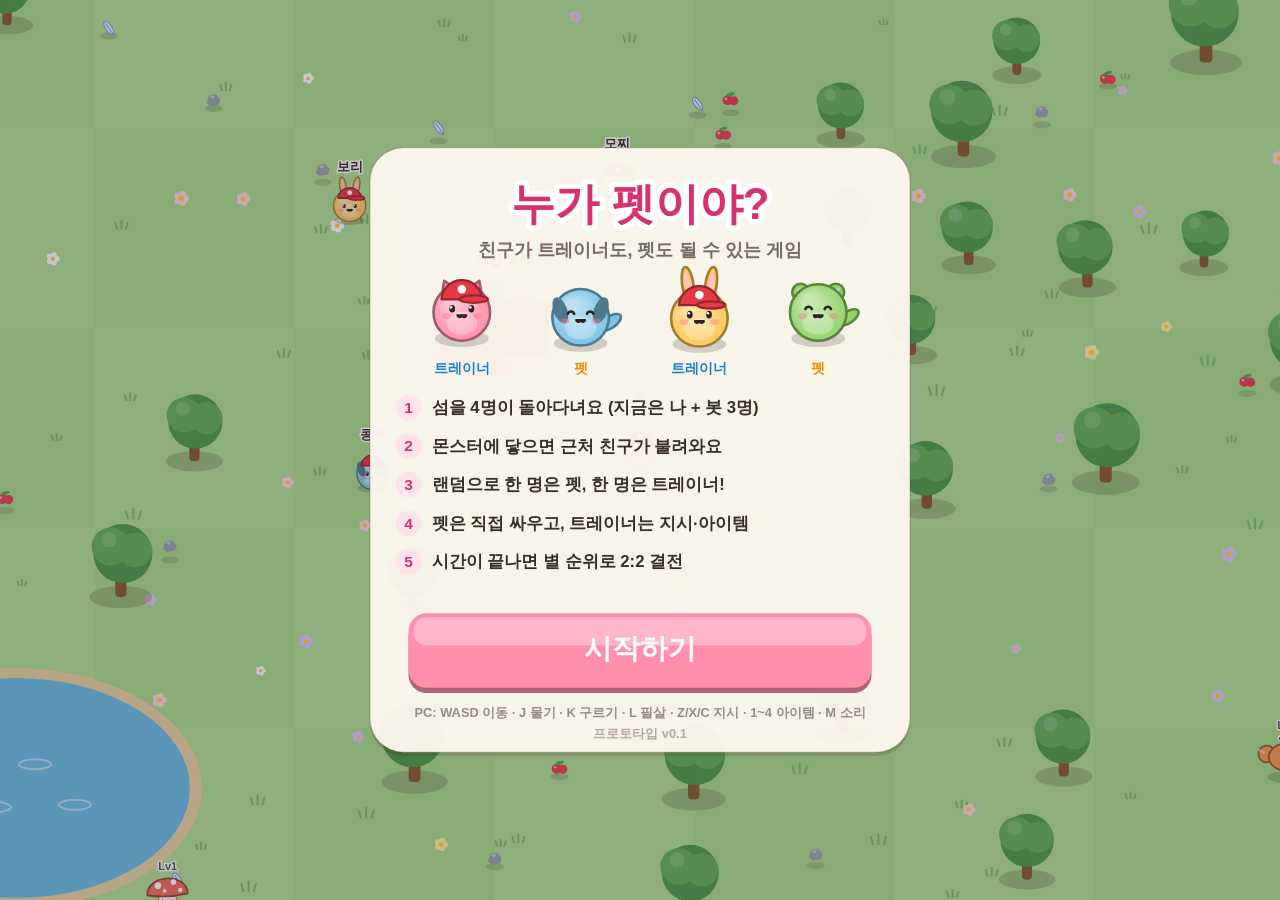
==== commit dc4aacb9: "프로토타입: viewport-fit 빼기 (앱 안에서 상단바에 가리지 않게) Co-Authored-By: Claude Opus 5.5 <noreply@anthropic.com> C" ====
--- a/prototypes/pet-trainer/index.html
+++ b/prototypes/pet-trainer/index.html
@@ -2,7 +2,7 @@
 <html lang="ko">
 <head>
 <meta charset="utf-8">
-<meta name="viewport" content="width=device-width,initial-scale=1,maximum-scale=1,user-scalable=no,viewport-fit=cover">
+<meta name="viewport" content="width=device-width,initial-scale=1,maximum-scale=1,user-scalable=no">
 <meta name="theme-color" content="#7cc6e8">
 <title>누가 펫이야? — 프로토타입 v0.1</title>
 <style>
